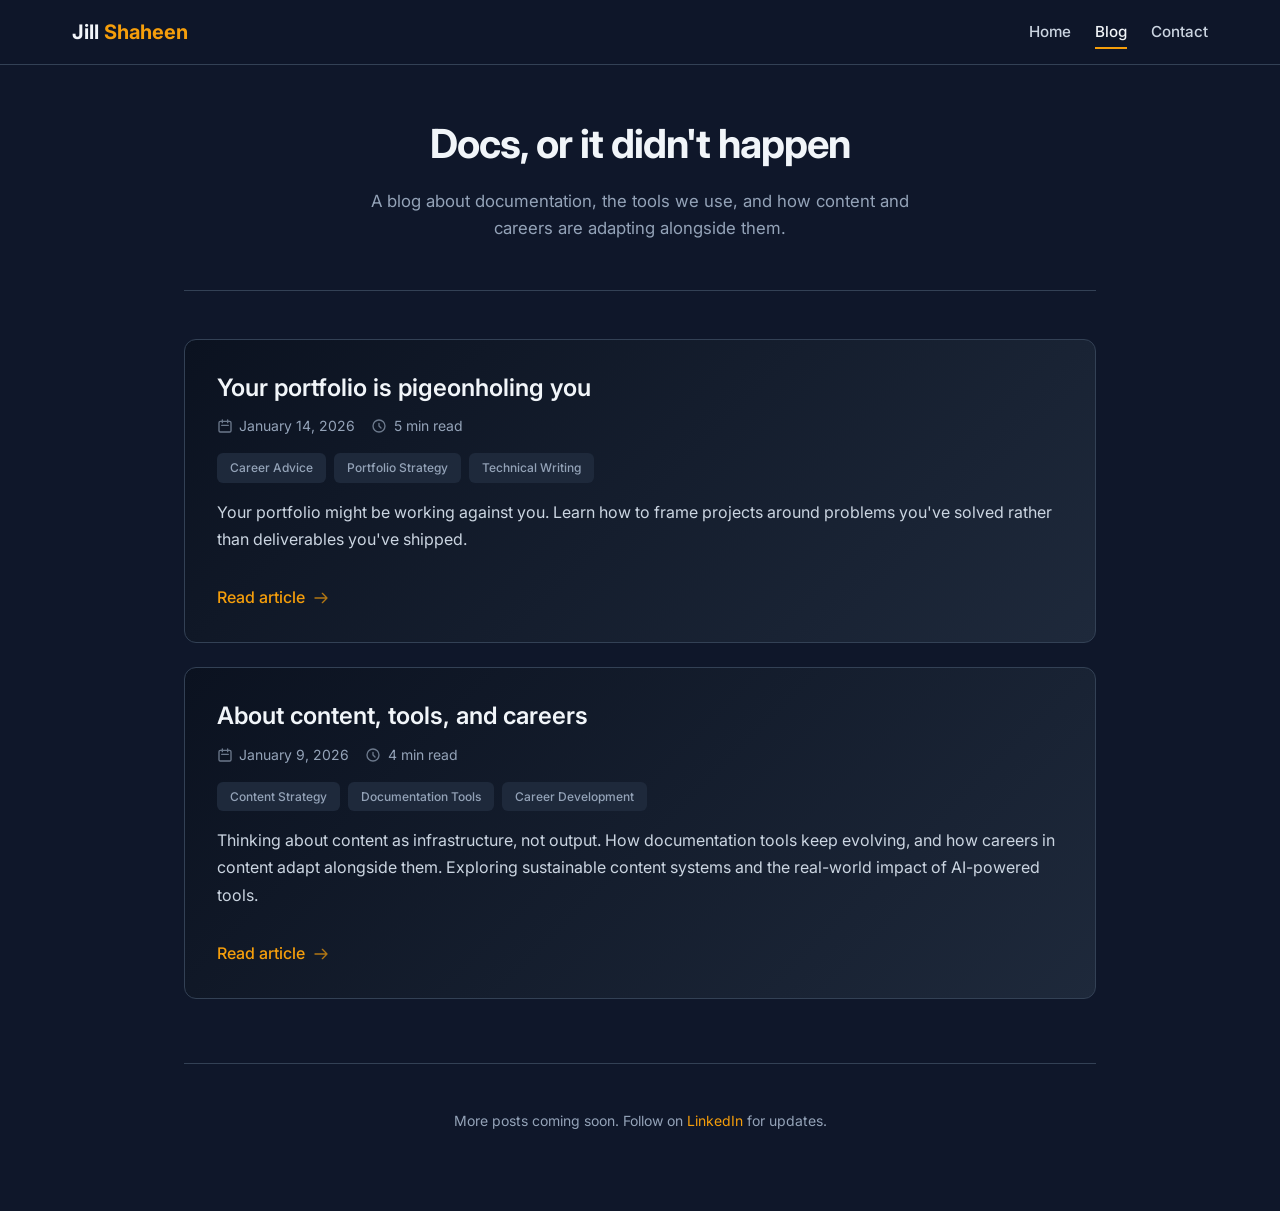
==== blog/index.html @ c1520fde "Add favicon to blog" ====
<!DOCTYPE html>
<html lang="en">

<head>
    <meta charset="utf-8">
    <meta name="viewport" content="width=device-width,initial-scale=1">
    <title>Blog — Jill Shaheen</title>
    <meta name="description" content="Insights on content strategy, documentation tools, and career development in technical content.">
    <!-- Favicons -->
    <link rel="apple-touch-icon" sizes="180x180" href="/favicon/apple-touch-icon.png">
    <link rel="icon" type="image/png" sizes="32x32" href="/favicon/favicon-32x32.png">
    <link rel="icon" type="image/png" sizes="16x16" href="/favicon/favicon-16x16.png">
    <link rel="manifest" href="/favicon/site.webmanifest">
    <link
        href="https://fonts.googleapis.com/css2?family=Inter:wght@300;400;500;600;700&family=JetBrains+Mono:wght@400;500&display=swap"
        rel="stylesheet">
    <style>
        :root {
            --bg-primary: #0f172a;
            --bg-secondary: #1e293b;
            --bg-card: #0b1220;
            --text-primary: #f1f5f9;
            --text-secondary: #cbd5e1;
            --text-muted: #94a3b8;
            --accent: #f59e0b;
            --accent-hover: #fbbf24;
            --border: #334155;
            --shadow: rgba(0, 0, 0, 0.3);
            --space-xs: 0.25rem;
            --space-sm: 0.5rem;
            --space-md: 1rem;
            --space-lg: 1.5rem;
            --space-xl: 2rem;
            --transition-fast: 150ms ease;
        }

        * {
            box-sizing: border-box;
        }

        body {
            font-family: 'Inter', system-ui, -apple-system, sans-serif;
            background: var(--bg-primary);
            color: var(--text-primary);
            margin: 0;
            padding: 0;
            line-height: 1.6;
            padding-top: 80px; /* Space for fixed nav */
        }

        /* Navigation Header (matching main site) */
        .nav {
            position: fixed;
            top: 0;
            left: 0;
            right: 0;
            background: rgba(15, 23, 42, 0.95);
            backdrop-filter: blur(10px);
            border-bottom: 1px solid var(--border);
            z-index: 1000;
            padding: var(--space-md) 0;
        }

        .nav-container {
            max-width: 1200px;
            margin: 0 auto;
            padding: 0 var(--space-xl);
            display: flex;
            justify-content: space-between;
            align-items: center;
        }

        .nav-brand {
            font-size: 1.25rem;
            font-weight: 700;
            color: var(--text-primary);
            text-decoration: none;
            transition: var(--transition-fast);
        }

        .nav-brand span {
            color: var(--accent);
        }

        .nav-brand:hover {
            color: var(--accent-hover);
        }

        .nav-links {
            display: flex;
            gap: var(--space-lg);
            list-style: none;
            margin: 0;
            padding: 0;
        }

        .nav-link {
            color: var(--text-secondary);
            text-decoration: none;
            font-size: 0.95rem;
            font-weight: 500;
            transition: var(--transition-fast);
            position: relative;
        }

        .nav-link:hover {
            color: var(--text-primary);
        }

        .nav-link.active {
            color: var(--text-primary);
        }

        .nav-link.active::after {
            content: '';
            position: absolute;
            bottom: -8px;
            left: 0;
            right: 0;
            height: 2px;
            background: var(--accent);
        }

        /* Mobile hamburger menu */
        .menu-toggle {
            display: none;
            flex-direction: column;
            gap: 5px;
            background: none;
            border: none;
            cursor: pointer;
            padding: 5px;
        }

        .menu-toggle span {
            width: 24px;
            height: 2px;
            background: var(--text-primary);
            transition: var(--transition-fast);
            display: block;
        }

        /* Page Header (below nav) */
        .page-header {
            padding: 2rem 0 3rem;
            border-bottom: 1px solid var(--border);
            margin-bottom: 3rem;
        }

        .page-header-content {
            text-align: center;
        }

        .page-title {
            margin: 0;
            font-size: 2.5rem;
            font-weight: 700;
            letter-spacing: -0.025em;
            margin-bottom: 0.75rem;
        }

        .page-subtitle {
            color: var(--text-muted);
            font-size: 1.05rem;
            max-width: 600px;
            margin: 0 auto;
        }

        a {
            color: var(--accent);
            text-decoration: none;
            transition: color 0.2s ease;
        }

        a:hover {
            color: var(--accent-hover);
        }

        .site {
            max-width: 960px;
            margin: 0 auto;
            padding: 0 1.5rem 2rem;
        }

        .tag-filter {
            display: flex;
            gap: 0.5rem;
            padding: 0.5rem 1rem;
            background: var(--bg-secondary);
            border-radius: 8px;
            font-size: 0.875rem;
            color: var(--text-muted);
        }

        /* Blog Posts Grid */
        .posts-grid {
            display: grid;
            gap: 1.5rem;
            margin-bottom: 3rem;
        }

        .post-card {
            background: linear-gradient(135deg, var(--bg-card) 0%, var(--bg-secondary) 100%);
            padding: 2rem;
            border-radius: 12px;
            border: 1px solid var(--border);
            transition: all 0.3s ease;
            position: relative;
            overflow: hidden;
        }

        .post-card::before {
            content: '';
            position: absolute;
            top: 0;
            left: 0;
            width: 4px;
            height: 100%;
            background: var(--accent);
            transform: scaleY(0);
            transition: transform 0.3s ease;
        }

        .post-card:hover {
            transform: translateY(-4px);
            box-shadow: 0 12px 24px var(--shadow);
            border-color: var(--accent);
        }

        .post-card:hover::before {
            transform: scaleY(1);
        }

        .post-header {
            display: flex;
            justify-content: space-between;
            align-items: flex-start;
            gap: 1rem;
            margin-bottom: 1rem;
        }

        .post-title {
            margin: 0 0 0.75rem;
            font-size: 1.5rem;
            font-weight: 600;
            line-height: 1.3;
        }

        .post-title a {
            color: var(--text-primary);
            transition: color 0.2s ease;
        }

        .post-title a:hover {
            color: var(--accent);
        }

        .post-meta {
            display: flex;
            align-items: center;
            gap: 1rem;
            color: var(--text-muted);
            font-size: 0.875rem;
            margin-bottom: 1rem;
        }

        .meta-item {
            display: flex;
            align-items: center;
            gap: 0.4rem;
        }

        .meta-icon {
            width: 16px;
            height: 16px;
            opacity: 0.7;
        }

        .post-tags {
            display: flex;
            gap: 0.5rem;
            flex-wrap: wrap;
        }

        .tag {
            background: var(--bg-secondary);
            color: var(--text-muted);
            padding: 0.25rem 0.75rem;
            border-radius: 6px;
            font-size: 0.75rem;
            font-weight: 500;
            transition: all 0.2s ease;
            border: 1px solid transparent;
        }

        .tag:hover {
            background: var(--accent);
            color: var(--bg-primary);
            border-color: var(--accent);
        }

        .post-excerpt {
            margin: 1rem 0;
            color: var(--text-secondary);
            line-height: 1.7;
        }

        .read-more {
            display: inline-flex;
            align-items: center;
            gap: 0.5rem;
            margin-top: 1rem;
            font-weight: 500;
            transition: transform 0.2s ease;
        }

        .read-more:hover {
            transform: translateX(4px);
        }

        /* Empty State */
        .empty-state {
            text-align: center;
            padding: 4rem 2rem;
            color: var(--text-muted);
        }

        .empty-state h3 {
            font-size: 1.25rem;
            margin-bottom: 0.5rem;
        }

        /* Footer */
        footer {
            margin-top: 4rem;
            padding: 2rem 0;
            border-top: 1px solid var(--border);
            text-align: center;
            color: var(--text-muted);
            font-size: 0.875rem;
        }

        /* Responsive */
        @media (max-width: 768px) {
            body {
                padding-top: 70px;
            }

            .nav {
                padding: 0.75rem 0;
            }

            .nav-container {
                padding: 0 1rem;
            }

            .menu-toggle {
                display: flex;
            }

            .nav-links {
                position: fixed;
                top: 70px;
                left: 0;
                right: 0;
                background: rgba(15, 23, 42, 0.98);
                backdrop-filter: blur(10px);
                flex-direction: column;
                gap: 0;
                padding: 1rem;
                border-bottom: 1px solid var(--border);
                transform: translateY(-100%);
                opacity: 0;
                pointer-events: none;
                transition: all 0.3s ease;
            }

            .nav-links.active {
                transform: translateY(0);
                opacity: 1;
                pointer-events: all;
            }

            .nav-link {
                padding: 0.75rem 1rem;
                border-bottom: 1px solid var(--border);
            }

            .nav-link.active::after {
                display: none;
            }

            .site {
                padding: 0 1rem 2rem;
            }

            .page-title {
                font-size: 2rem;
            }

            .page-subtitle {
                font-size: 0.95rem;
            }

            .post-card {
                padding: 1.5rem;
            }

            .post-title {
                font-size: 1.25rem;
            }

            .post-meta {
                flex-wrap: wrap;
            }
        }

        /* Loading State */
        .loading {
            text-align: center;
            padding: 3rem;
            color: var(--text-muted);
        }

        .loading::after {
            content: '...';
            animation: dots 1.5s steps(4, end) infinite;
        }

        @keyframes dots {
            0%,
            20% {
                content: '.';
            }
            40% {
                content: '..';
            }
            60%,
            100% {
                content: '...';
            }
        }
    </style>
</head>

<body>
    <!-- Navigation matching main site -->
    <nav class="nav">
        <div class="nav-container">
            <a href="/" class="nav-brand">Jill <span>Shaheen</span></a>
            <button class="menu-toggle" id="menuToggle">
                <span></span>
                <span></span>
                <span></span>
            </button>
            <ul class="nav-links" id="navLinks">
                <li><a href="/" class="nav-link">Home</a></li>
                <li><a href="/blog/index.html" class="nav-link active">Blog</a></li>
                <li><a href="/#contact" class="nav-link">Contact</a></li>
            </ul>
        </div>
    </nav>

    <div class="site">
        <!-- Page Header -->
        <header class="page-header">
            <div class="page-header-content">
                <h1 class="page-title">Docs, or it didn't happen</h1>
                <p class="page-subtitle">A blog about documentation, the tools we use, and how content and careers are adapting alongside them.</p>
            </div>
        </header>

        <main>
            <div class="posts-grid">
                <!-- Featured/Latest Post -->

                <article class="post-card">
                    <div class="post-header">
                        <div style="flex: 1;">
                            <h2 class="post-title">
                                <a href="your-portfolio-is-pigeonholing-you.html">Your portfolio is pigeonholing you</a>
                            </h2>
                            <div class="post-meta">
                                <div class="meta-item">
                                    <svg class="meta-icon" fill="none" stroke="currentColor" viewBox="0 0 24 24">
                                        <path stroke-linecap="round" stroke-linejoin="round" stroke-width="2"
                                            d="M8 7V3m8 4V3m-9 8h10M5 21h14a2 2 0 002-2V7a2 2 0 00-2-2H5a2 2 0 00-2 2v12a2 2 0 002 2z" />
                                    </svg>
                                    <time datetime="2026-01-09">January 14, 2026</time>
                                </div>
                                <div class="meta-item">
                                    <svg class="meta-icon" fill="none" stroke="currentColor" viewBox="0 0 24 24">
                                        <path stroke-linecap="round" stroke-linejoin="round" stroke-width="2"
                                            d="M12 8v4l3 3m6-3a9 9 0 11-18 0 9 9 0 0118 0z" />
                                    </svg>
                                    <span>5 min read</span>
                                </div>
                            </div>
                            <div class="post-tags">
                                <span class="tag">Career Advice</span>
                                <span class="tag">Portfolio Strategy</span>
                                <span class="tag">Technical Writing</span>
                            </div>
                        </div>
                    </div>
                    <p class="post-excerpt">Your portfolio might be working against you. Learn how to frame projects around problems you've solved rather than deliverables you've shipped.</p>
                    <a href="your-portfolio-is-pigeonholing-you.html" class="read-more">
                        Read article
                        <svg class="meta-icon" fill="none" stroke="currentColor" viewBox="0 0 24 24">
                            <path stroke-linecap="round" stroke-linejoin="round" stroke-width="2" d="M14 5l7 7m0 0l-7 7m7-7H3" />
                        </svg>
                    </a>
                </article>
                <!-- Earlier Post -->
                <article class="post-card">
                    <div class="post-header">
                        <div style="flex: 1;">
                            <h2 class="post-title">
                                <a href="content-tools-careers.html">About content, tools, and careers</a>
                            </h2>
                            <div class="post-meta">
                                <div class="meta-item">
                                    <svg class="meta-icon" fill="none" stroke="currentColor" viewBox="0 0 24 24">
                                        <path stroke-linecap="round" stroke-linejoin="round" stroke-width="2"
                                            d="M8 7V3m8 4V3m-9 8h10M5 21h14a2 2 0 002-2V7a2 2 0 00-2-2H5a2 2 0 00-2 2v12a2 2 0 002 2z" />
                                    </svg>
                                    <time datetime="2026-01-09">January 9, 2026</time>
                                </div>
                                <div class="meta-item">
                                    <svg class="meta-icon" fill="none" stroke="currentColor" viewBox="0 0 24 24">
                                        <path stroke-linecap="round" stroke-linejoin="round" stroke-width="2"
                                            d="M12 8v4l3 3m6-3a9 9 0 11-18 0 9 9 0 0118 0z" />
                                    </svg>
                                    <span>4 min read</span>
                                </div>
                            </div>
                            <div class="post-tags">
                                <span class="tag">Content Strategy</span>
                                <span class="tag">Documentation Tools</span>
                                <span class="tag">Career Development</span>
                            </div>
                        </div>
                    </div>
                    <p class="post-excerpt">
                        Thinking about content as infrastructure, not output. How documentation tools keep evolving,
                        and how careers in content adapt alongside them. Exploring sustainable content systems
                        and the real-world impact of AI-powered tools.
                    </p>
                    <a href="content-tools-careers.html" class="read-more">
                        Read article
                        <svg class="meta-icon" fill="none" stroke="currentColor" viewBox="0 0 24 24">
                            <path stroke-linecap="round" stroke-linejoin="round" stroke-width="2" d="M14 5l7 7m0 0l-7 7m7-7H3" />
                        </svg>
                    </a>
                </article>

            </div>
        </main>

        <footer>
            <p>More posts coming soon. Follow on <a
                    href="https://linkedin.com/in/jillshaheen" target="_blank" rel="noopener">LinkedIn</a> for updates.</p>
        </footer>
    </div>

    <script>
        // Mobile menu toggle
        const menuToggle = document.getElementById('menuToggle');
        const navLinks = document.getElementById('navLinks');

        menuToggle.addEventListener('click', function() {
            this.classList.toggle('active');
            navLinks.classList.toggle('active');
        });

        // Close mobile menu when clicking a link
        document.querySelectorAll('.nav-link').forEach(link => {
            link.addEventListener('click', () => {
                menuToggle.classList.remove('active');
                navLinks.classList.remove('active');
            });
        });

        // Close mobile menu when clicking outside
        document.addEventListener('click', function(event) {
            const isClickInsideNav = event.target.closest('.nav');
            if (!isClickInsideNav && navLinks.classList.contains('active')) {
                menuToggle.classList.remove('active');
                navLinks.classList.remove('active');
            }
        });

        // Add smooth scroll behavior
        document.querySelectorAll('a[href^="#"]').forEach(anchor => {
            anchor.addEventListener('click', function (e) {
                e.preventDefault();
                const target = document.querySelector(this.getAttribute('href'));
                if (target) {
                    target.scrollIntoView({ behavior: 'smooth', block: 'start' });
                }
            });
        });

        // Tag filtering functionality (for future expansion)
        const tags = document.querySelectorAll('.tag');
        tags.forEach(tag => {
            tag.addEventListener('click', function (e) {
                e.preventDefault();
                const tagText = this.textContent.trim();
                console.log('Filter by tag:', tagText);
                // Future: implement filtering logic
            });
        });
    </script>
</body>

</html>
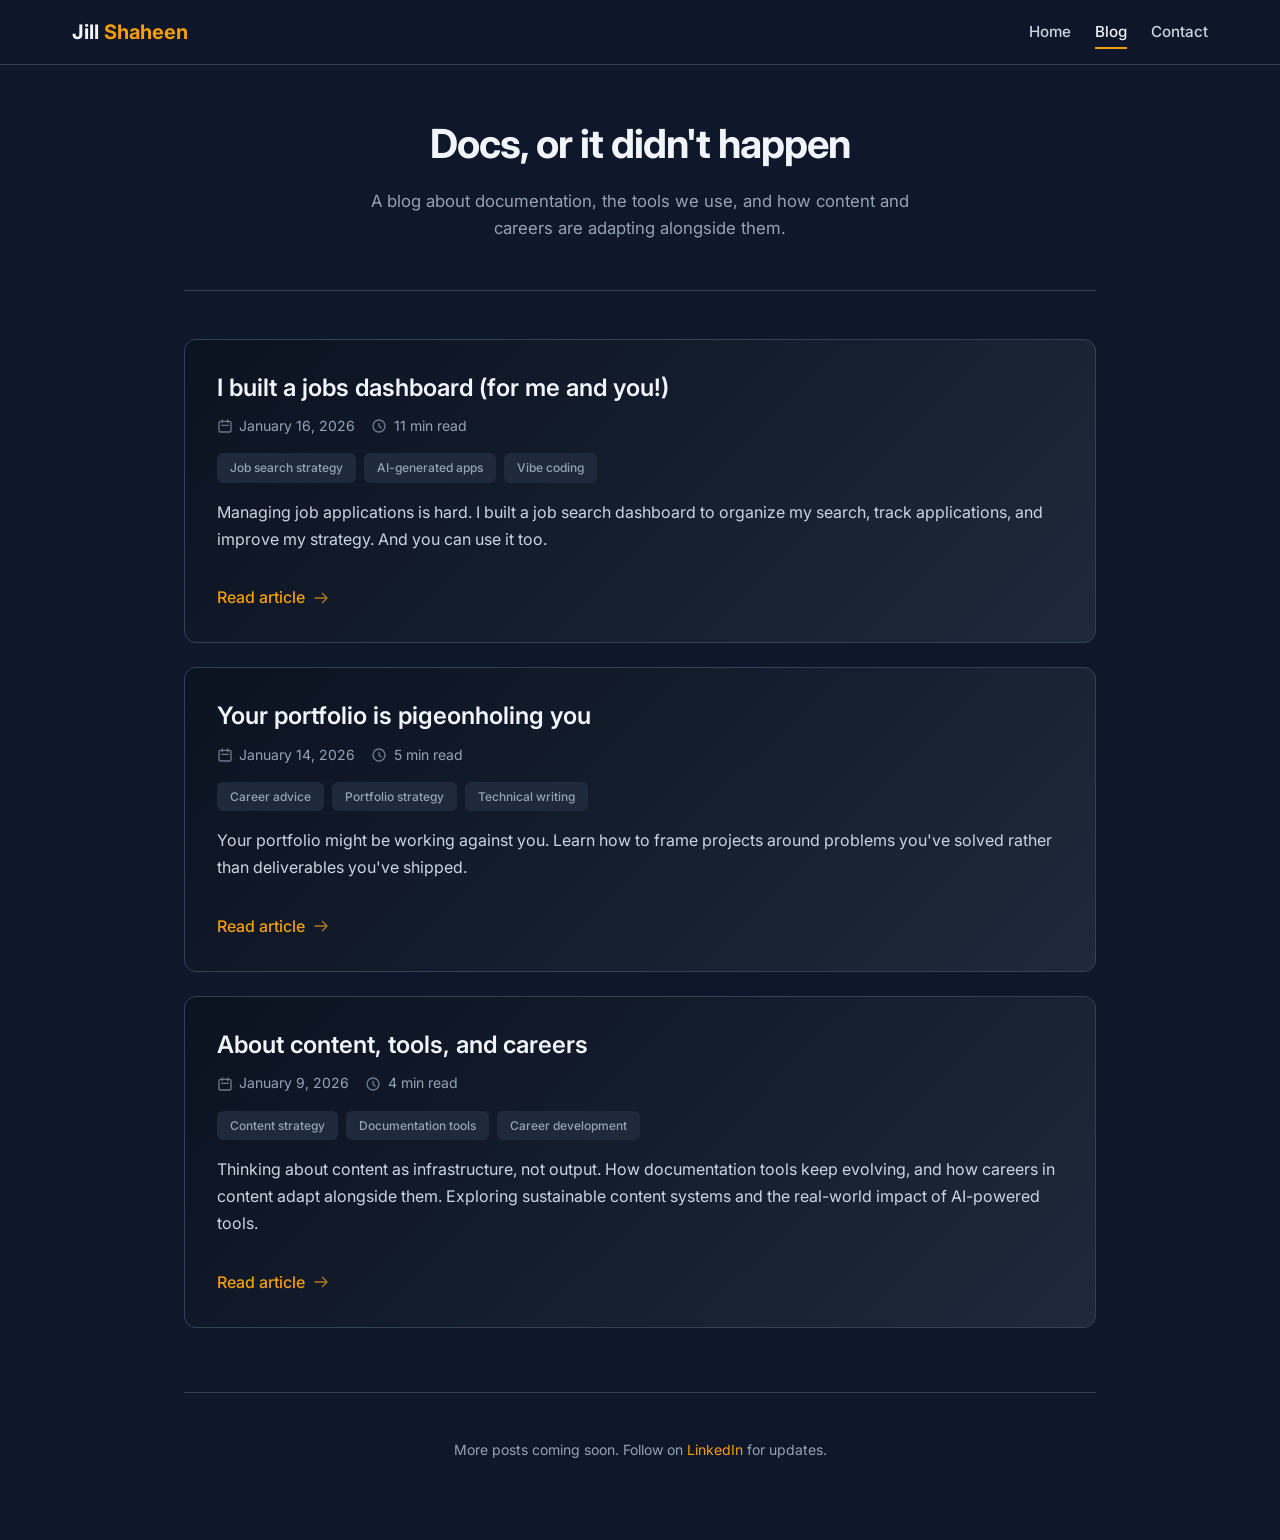
==== commit eff00b0c: "New blog post: Job tracker app" ====
--- a/blog/index.html
+++ b/blog/index.html
@@ -478,6 +478,46 @@
                     <div class="post-header">
                         <div style="flex: 1;">
                             <h2 class="post-title">
+                                <a href="dashboard-app.html">I built a jobs dashboard (for me and you!)</a>
+                            </h2>
+                            <div class="post-meta">
+                                <div class="meta-item">
+                                    <svg class="meta-icon" fill="none" stroke="currentColor" viewBox="0 0 24 24">
+                                        <path stroke-linecap="round" stroke-linejoin="round" stroke-width="2"
+                                            d="M8 7V3m8 4V3m-9 8h10M5 21h14a2 2 0 002-2V7a2 2 0 00-2-2H5a2 2 0 00-2 2v12a2 2 0 002 2z" />
+                                    </svg>
+                                    <time datetime="2026-01-16">January 16, 2026</time>
+                                </div>
+                                <div class="meta-item">
+                                    <svg class="meta-icon" fill="none" stroke="currentColor" viewBox="0 0 24 24">
+                                        <path stroke-linecap="round" stroke-linejoin="round" stroke-width="2"
+                                            d="M12 8v4l3 3m6-3a9 9 0 11-18 0 9 9 0 0118 0z" />
+                                    </svg>
+                                    <span>11 min read</span>
+                                </div>
+                            </div>
+                            <div class="post-tags">
+                                <span class="tag">Job search strategy</span>
+                                <span class="tag">AI-generated apps</span>
+                                <span class="tag">Vibe coding</span>
+
+                            </div>
+                        </div>
+                    </div>
+                    <p class="post-excerpt">Managing job applications is hard. I built a job search dashboard to organize my search, track applications, and improve my strategy. And you can use it too.</p>
+                    <a href="dashboard-app.html" class="read-more">
+                        Read article
+                        <svg class="meta-icon" fill="none" stroke="currentColor" viewBox="0 0 24 24">
+                            <path stroke-linecap="round" stroke-linejoin="round" stroke-width="2" d="M14 5l7 7m0 0l-7 7m7-7H3" />
+                        </svg>
+                    </a>
+                </article>
+
+                <!-- Earlier Post -->
+                <article class="post-card">
+                    <div class="post-header">
+                        <div style="flex: 1;">
+                            <h2 class="post-title">
                                 <a href="your-portfolio-is-pigeonholing-you.html">Your portfolio is pigeonholing you</a>
                             </h2>
                             <div class="post-meta">
@@ -486,7 +526,7 @@
                                         <path stroke-linecap="round" stroke-linejoin="round" stroke-width="2"
                                             d="M8 7V3m8 4V3m-9 8h10M5 21h14a2 2 0 002-2V7a2 2 0 00-2-2H5a2 2 0 00-2 2v12a2 2 0 002 2z" />
                                     </svg>
-                                    <time datetime="2026-01-09">January 14, 2026</time>
+                                    <time datetime="2026-01-14">January 14, 2026</time>
                                 </div>
                                 <div class="meta-item">
                                     <svg class="meta-icon" fill="none" stroke="currentColor" viewBox="0 0 24 24">
@@ -497,9 +537,9 @@
                                 </div>
                             </div>
                             <div class="post-tags">
-                                <span class="tag">Career Advice</span>
-                                <span class="tag">Portfolio Strategy</span>
-                                <span class="tag">Technical Writing</span>
+                                <span class="tag">Career advice</span>
+                                <span class="tag">Portfolio strategy</span>
+                                <span class="tag">Technical writing</span>
                             </div>
                         </div>
                     </div>
@@ -511,6 +551,7 @@
                         </svg>
                     </a>
                 </article>
+
                 <!-- Earlier Post -->
                 <article class="post-card">
                     <div class="post-header">
@@ -535,9 +576,9 @@
                                 </div>
                             </div>
                             <div class="post-tags">
-                                <span class="tag">Content Strategy</span>
-                                <span class="tag">Documentation Tools</span>
-                                <span class="tag">Career Development</span>
+                                <span class="tag">Content strategy</span>
+                                <span class="tag">Documentation tools</span>
+                                <span class="tag">Career development</span>
                             </div>
                         </div>
                     </div>
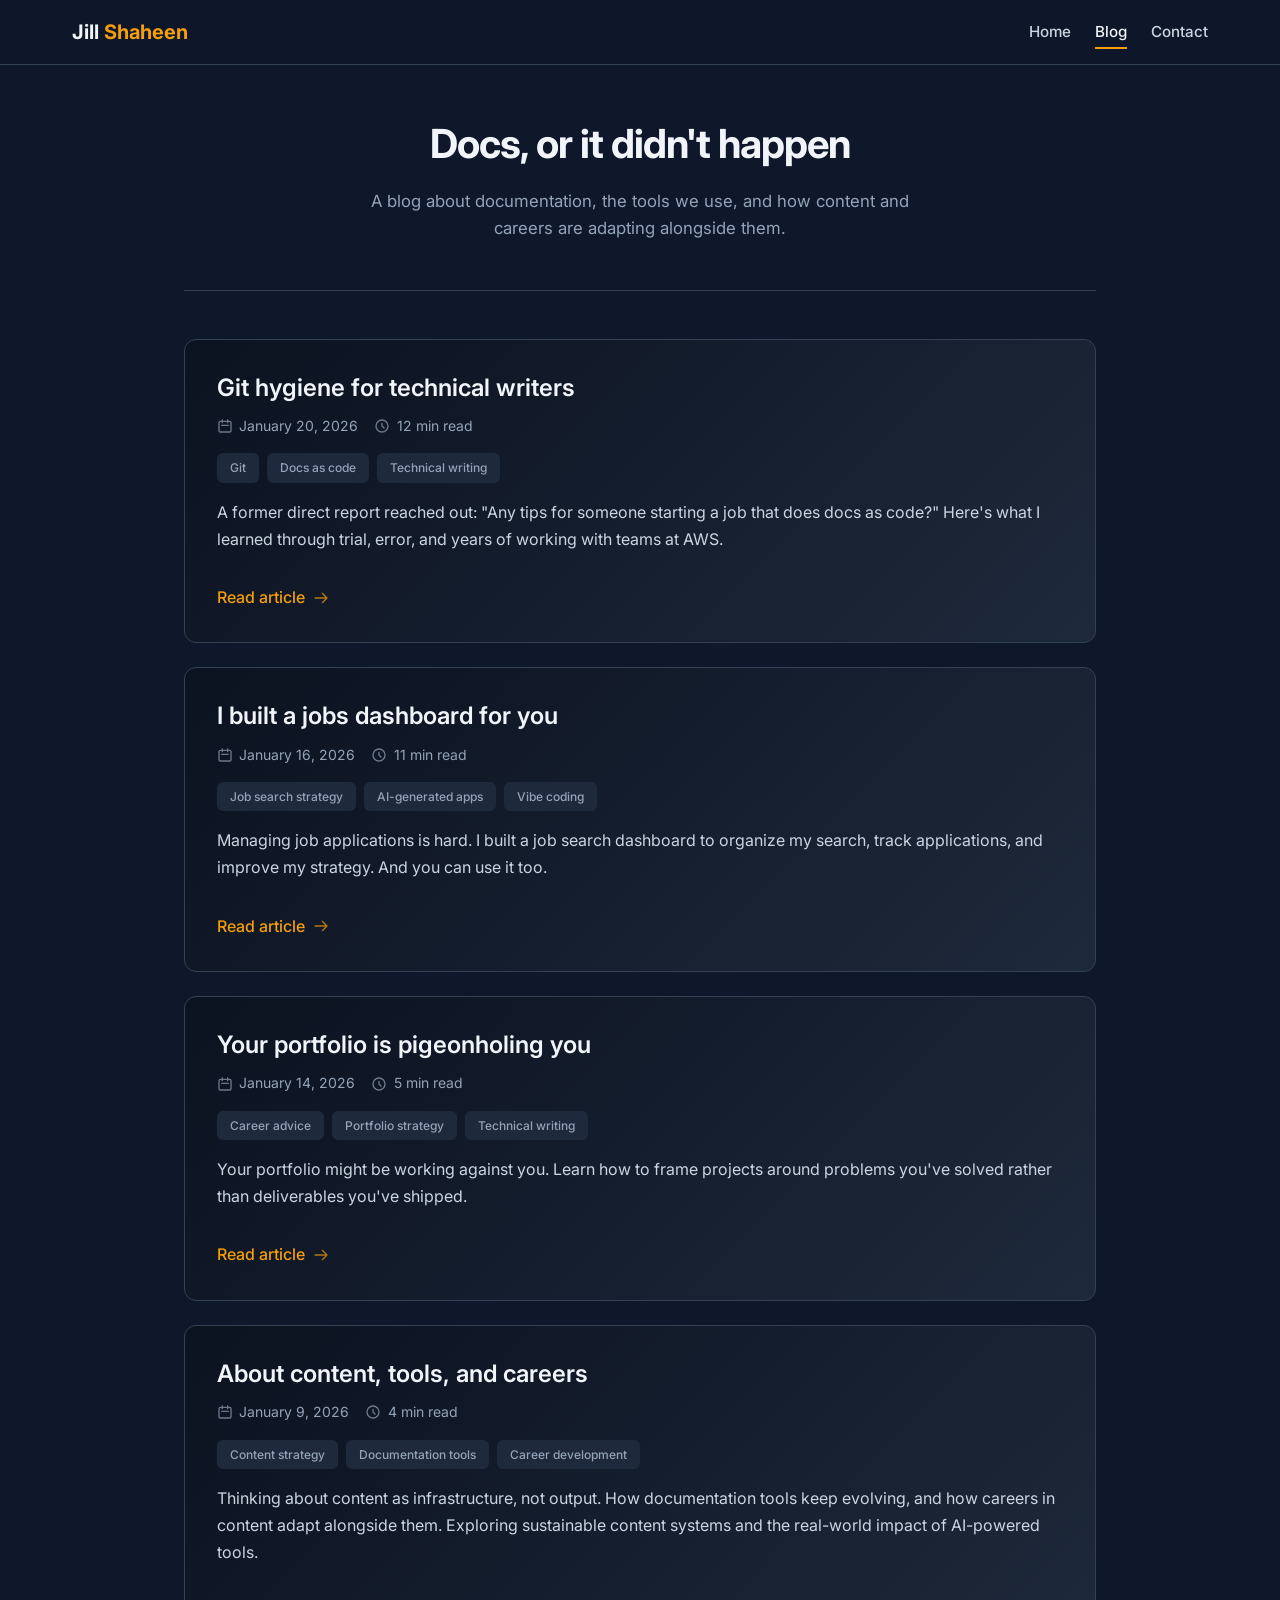
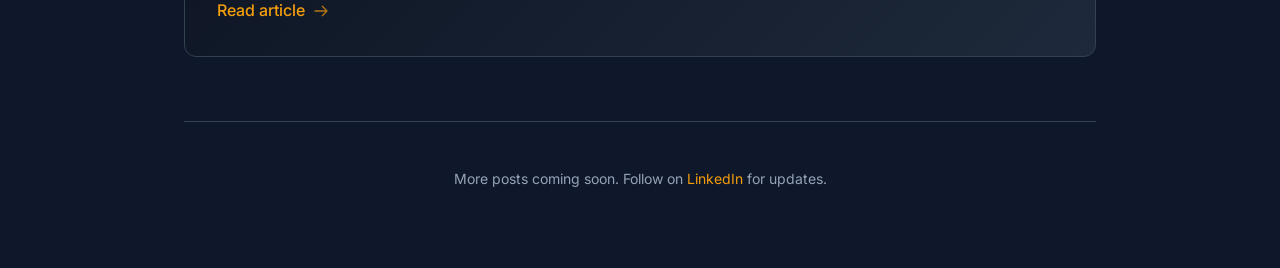
==== commit f9fba660: "Add Git hygiene blog post" ====
--- a/blog/index.html
+++ b/blog/index.html
@@ -478,7 +478,46 @@
                     <div class="post-header">
                         <div style="flex: 1;">
                             <h2 class="post-title">
-                                <a href="dashboard-app.html">I built a jobs dashboard (for me and you!)</a>
+                                <a href="git-hygiene.html">Git hygiene for technical writers</a>
+                            </h2>
+                            <div class="post-meta">
+                                <div class="meta-item">
+                                    <svg class="meta-icon" fill="none" stroke="currentColor" viewBox="0 0 24 24">
+                                        <path stroke-linecap="round" stroke-linejoin="round" stroke-width="2"
+                                            d="M8 7V3m8 4V3m-9 8h10M5 21h14a2 2 0 002-2V7a2 2 0 00-2-2H5a2 2 0 00-2 2v12a2 2 0 002 2z" />
+                                    </svg>
+                                    <time datetime="2026-01-20">January 20, 2026</time>
+                                </div>
+                                <div class="meta-item">
+                                    <svg class="meta-icon" fill="none" stroke="currentColor" viewBox="0 0 24 24">
+                                        <path stroke-linecap="round" stroke-linejoin="round" stroke-width="2"
+                                            d="M12 8v4l3 3m6-3a9 9 0 11-18 0 9 9 0 0118 0z" />
+                                    </svg>
+                                    <span>12 min read</span>
+                                </div>
+                            </div>
+                            <div class="post-tags">
+                                <span class="tag">Git</span>
+                                <span class="tag">Docs as code</span>
+                                <span class="tag">Technical writing</span>
+                            </div>
+                        </div>
+                    </div>
+                    <p class="post-excerpt">A former direct report reached out: "Any tips for someone starting a job that does docs as code?" Here's what I learned through trial, error, and years of working with teams at AWS.</p>
+                    <a href="git-hygiene.html" class="read-more">
+                        Read article
+                        <svg class="meta-icon" fill="none" stroke="currentColor" viewBox="0 0 24 24">
+                            <path stroke-linecap="round" stroke-linejoin="round" stroke-width="2" d="M14 5l7 7m0 0l-7 7m7-7H3" />
+                        </svg>
+                    </a>
+                </article>
+
+                <!-- Earlier Posts -->
+                  <article class="post-card">
+                    <div class="post-header">
+                        <div style="flex: 1;">
+                            <h2 class="post-title">
+                                <a href="dashboard-app.html">I built a jobs dashboard for you</a>
                             </h2>
                             <div class="post-meta">
                                 <div class="meta-item">
@@ -513,7 +552,6 @@
                     </a>
                 </article>
 
-                <!-- Earlier Post -->
                 <article class="post-card">
                     <div class="post-header">
                         <div style="flex: 1;">
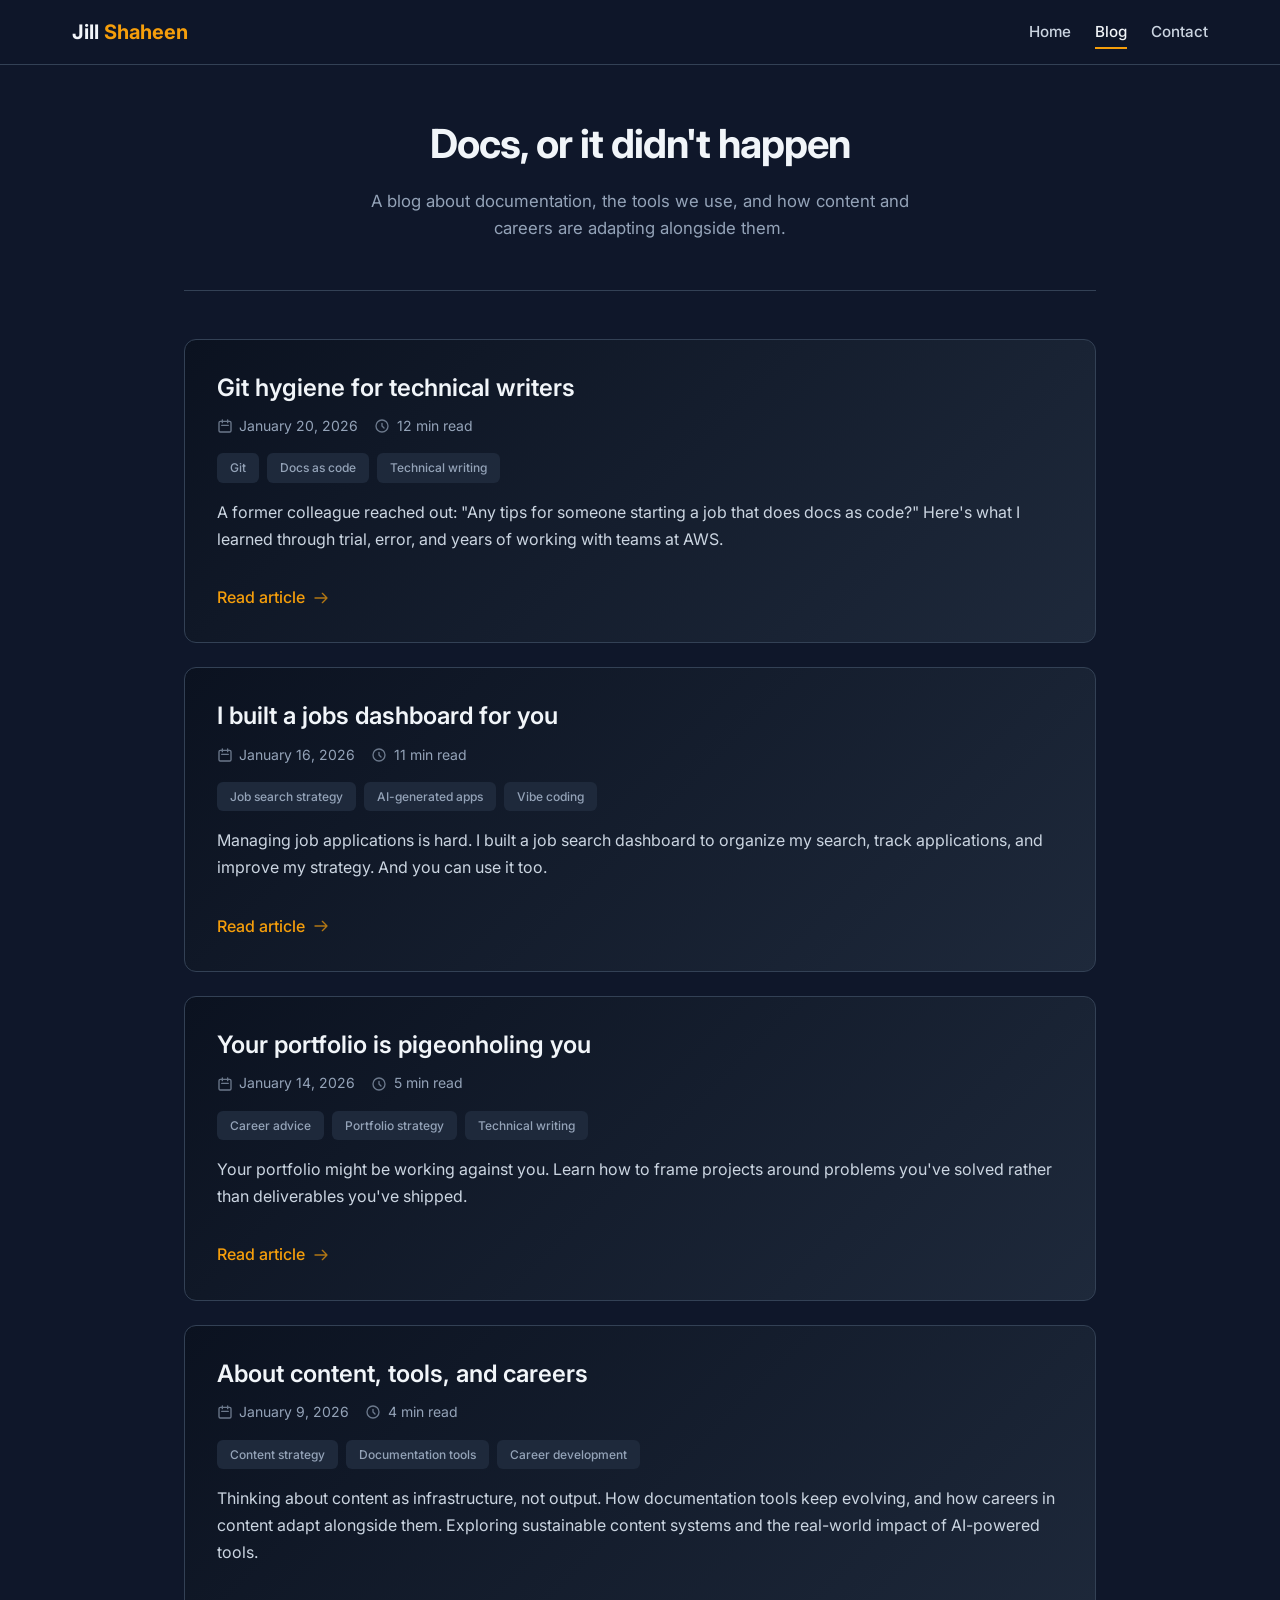
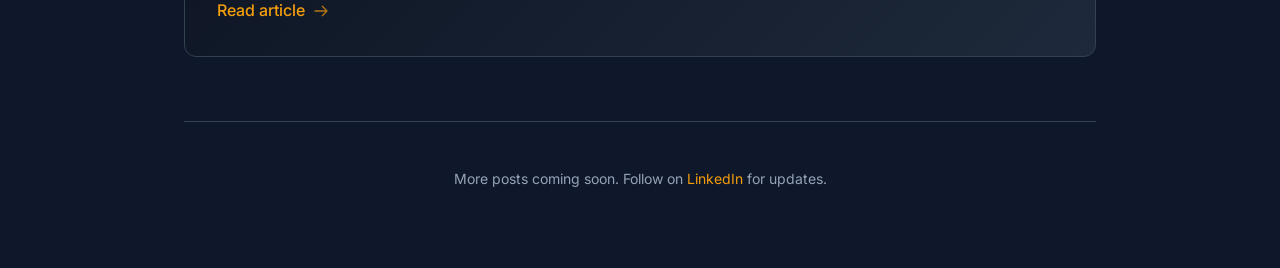
==== commit 881c5c33: "former direct report > former colleague" ====
--- a/blog/index.html
+++ b/blog/index.html
@@ -503,7 +503,7 @@
                             </div>
                         </div>
                     </div>
-                    <p class="post-excerpt">A former direct report reached out: "Any tips for someone starting a job that does docs as code?" Here's what I learned through trial, error, and years of working with teams at AWS.</p>
+                    <p class="post-excerpt">A former colleague reached out: "Any tips for someone starting a job that does docs as code?" Here's what I learned through trial, error, and years of working with teams at AWS.</p>
                     <a href="git-hygiene.html" class="read-more">
                         Read article
                         <svg class="meta-icon" fill="none" stroke="currentColor" viewBox="0 0 24 24">
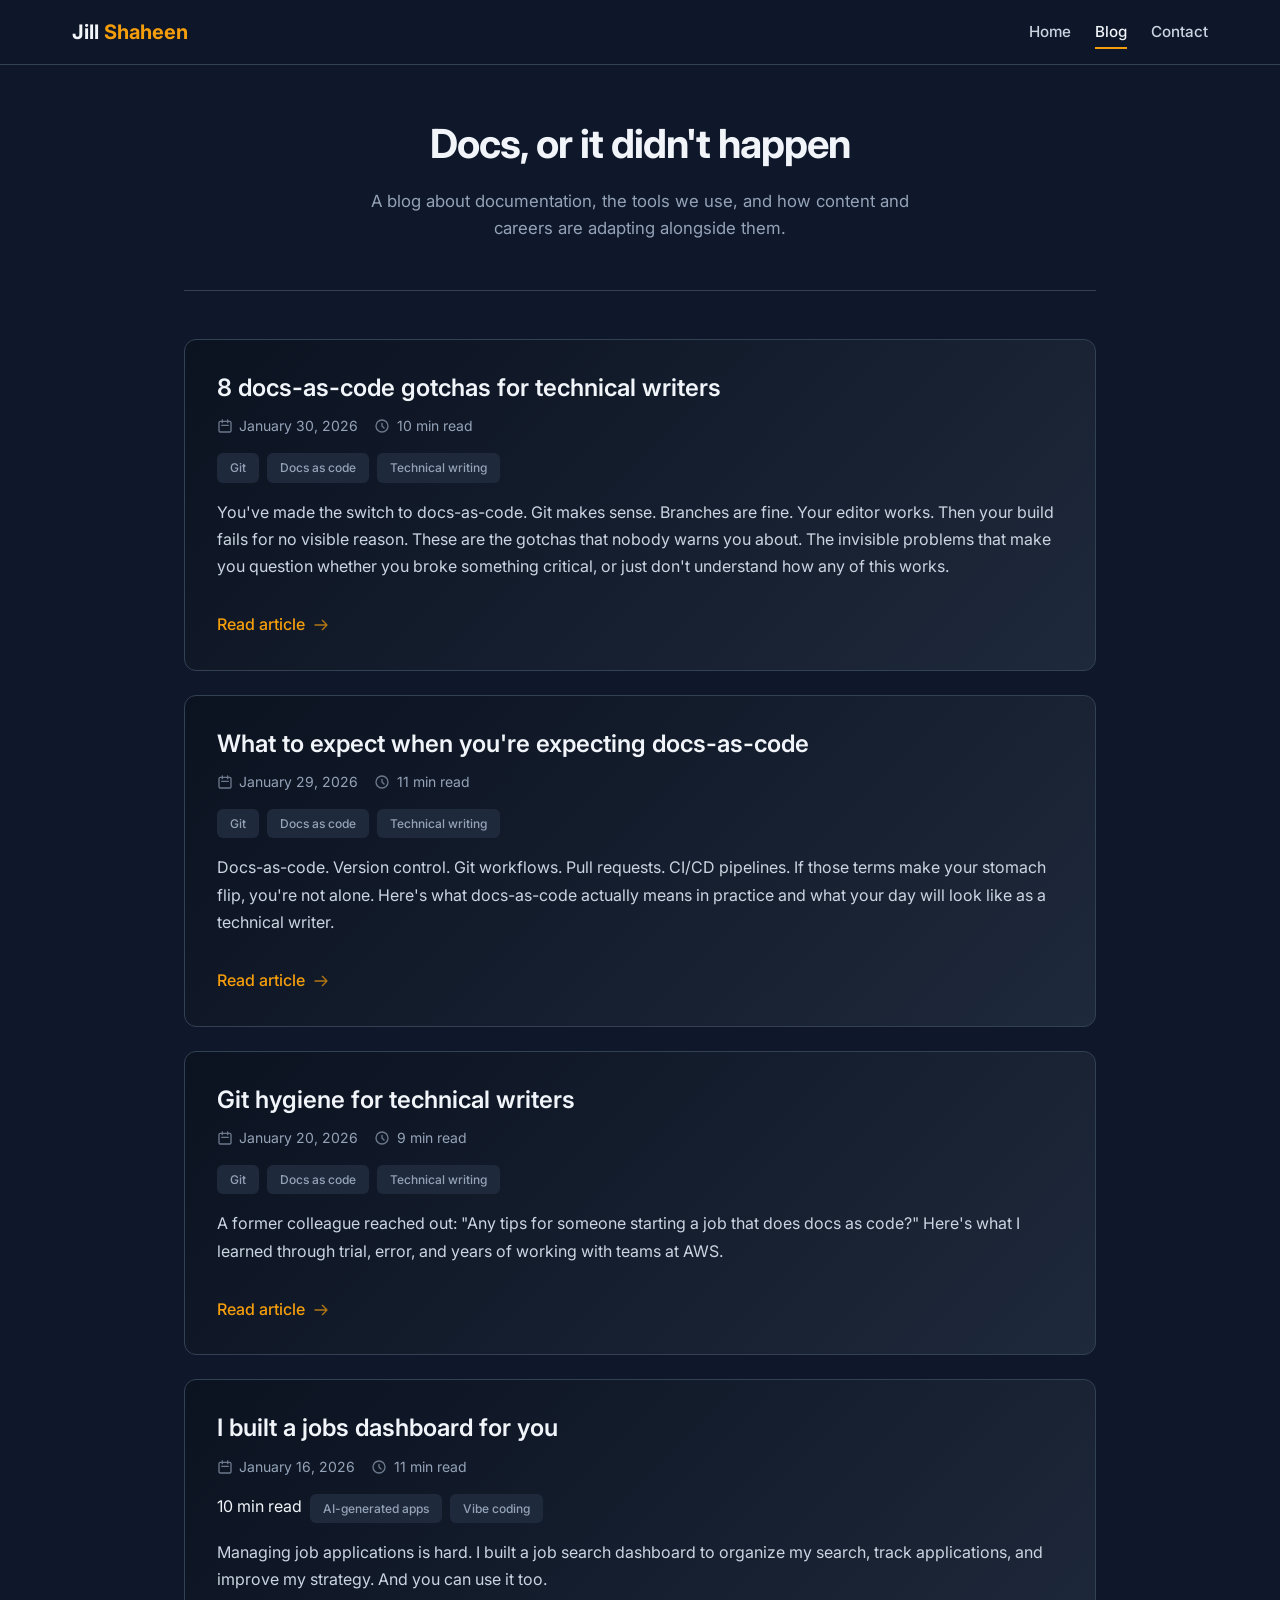
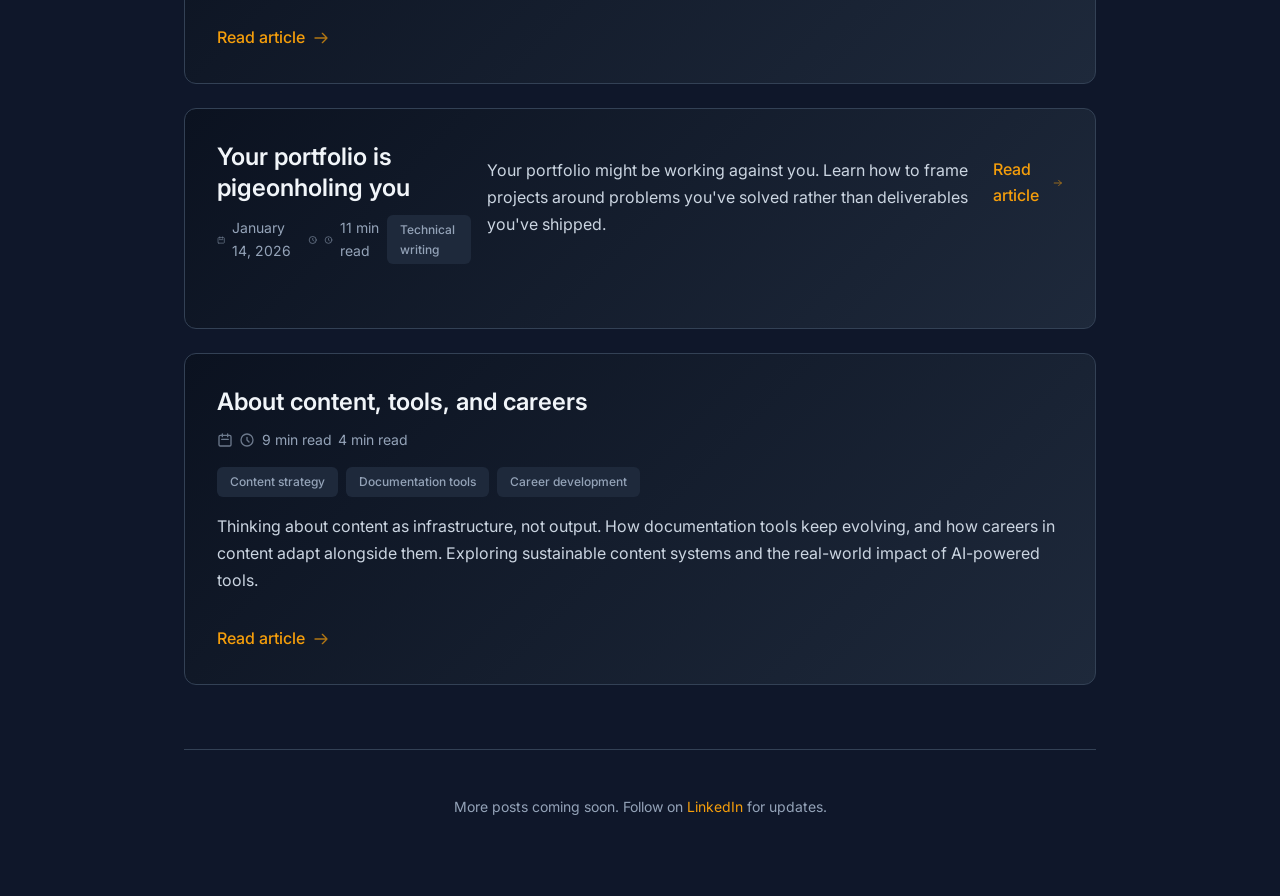
==== commit d5029623: "Add new posts to index page. Adjust read times." ====
--- a/blog/index.html
+++ b/blog/index.html
@@ -472,8 +472,86 @@
 
         <main>
             <div class="posts-grid">
+
+                <!-- Newest Post: Git Gotchas -->
+                <article class="post-card">
+                    <div class="post-header">
+                        <div style="flex: 1;">
+                            <h2 class="post-title">
+                                <a href="git-gotchas.html">8 docs-as-code gotchas for technical writers</a>
+                            </h2>
+                            <div class="post-meta">
+                                <div class="meta-item">
+                                    <svg class="meta-icon" fill="none" stroke="currentColor" viewBox="0 0 24 24">
+                                        <path stroke-linecap="round" stroke-linejoin="round" stroke-width="2"
+                                            d="M8 7V3m8 4V3m-9 8h10M5 21h14a2 2 0 002-2V7a2 2 0 00-2-2H5a2 2 0 00-2 2v12a2 2 0 002 2z" />
+                                    </svg>
+                                    <time datetime="2026-01-30">January 30, 2026</time>
+                                </div>
+                                <div class="meta-item">
+                                    <svg class="meta-icon" fill="none" stroke="currentColor" viewBox="0 0 24 24">
+                                        <path stroke-linecap="round" stroke-linejoin="round" stroke-width="2"
+                                            d="M12 8v4l3 3m6-3a9 9 0 11-18 0 9 9 0 0118 0z" />
+                                    </svg>
+                                    <span>10 min read</span>
+                                </div>
+                            </div>
+                            <div class="post-tags">
+                                <span class="tag">Git</span>
+                                <span class="tag">Docs as code</span>
+                                <span class="tag">Technical writing</span>
+                            </div>
+                        </div>
+                    </div>
+                    <p class="post-excerpt">You've made the switch to docs-as-code. Git makes sense. Branches are fine. Your editor works. Then your build fails for no visible reason. These are the gotchas that nobody warns you about. The invisible problems that make you question whether you broke something critical, or just don't understand how any of this works.</p>
+                    <a href="git-gotchas.html" class="read-more">
+                        Read article
+                        <svg class="meta-icon" fill="none" stroke="currentColor" viewBox="0 0 24 24">
+                            <path stroke-linecap="round" stroke-linejoin="round" stroke-width="2" d="M14 5l7 7m0 0l-7 7m7-7H3" />
+                        </svg>
+                    </a>
+                </article>
+
+                <!-- Next New Post: Transitioning to Docs as Code -->
+                <article class="post-card">
+                    <div class="post-header">
+                        <div style="flex: 1;">
+                            <h2 class="post-title">
+                                <a href="git-transitioning-to-docs-as-code.html">What to expect when you're expecting docs-as-code</a>
+                            </h2>
+                            <div class="post-meta">
+                                <div class="meta-item">
+                                    <svg class="meta-icon" fill="none" stroke="currentColor" viewBox="0 0 24 24">
+                                        <path stroke-linecap="round" stroke-linejoin="round" stroke-width="2"
+                                            d="M8 7V3m8 4V3m-9 8h10M5 21h14a2 2 0 002-2V7a2 2 0 00-2-2H5a2 2 0 00-2 2v12a2 2 0 002 2z" />
+                                    </svg>
+                                    <time datetime="2026-01-29">January 29, 2026</time>
+                                </div>
+                                <div class="meta-item">
+                                    <svg class="meta-icon" fill="none" stroke="currentColor" viewBox="0 0 24 24">
+                                        <path stroke-linecap="round" stroke-linejoin="round" stroke-width="2"
+                                            d="M12 8v4l3 3m6-3a9 9 0 11-18 0 9 9 0 0118 0z" />
+                                    </svg>
+                                    <span>11 min read</span>
+                                </div>
+                            </div>
+                            <div class="post-tags">
+                                <span class="tag">Git</span>
+                                <span class="tag">Docs as code</span>
+                                <span class="tag">Technical writing</span>
+                            </div>
+                        </div>
+                    </div>
+                    <p class="post-excerpt">Docs-as-code. Version control. Git workflows. Pull requests. CI/CD pipelines. If those terms make your stomach flip, you're not alone. Here's what docs-as-code actually means in practice and what your day will look like as a technical writer.</p>
+                    <a href="git-transitioning-to-docs-as-code.html" class="read-more">
+                        Read article
+                        <svg class="meta-icon" fill="none" stroke="currentColor" viewBox="0 0 24 24">
+                            <path stroke-linecap="round" stroke-linejoin="round" stroke-width="2" d="M14 5l7 7m0 0l-7 7m7-7H3" />
+                        </svg>
+                    </a>
+                </article>
+
                 <!-- Featured/Latest Post -->
-
                 <article class="post-card">
                     <div class="post-header">
                         <div style="flex: 1;">
@@ -493,7 +571,7 @@
                                         <path stroke-linecap="round" stroke-linejoin="round" stroke-width="2"
                                             d="M12 8v4l3 3m6-3a9 9 0 11-18 0 9 9 0 0118 0z" />
                                     </svg>
-                                    <span>12 min read</span>
+                                    <span>9 min read</span>
                                 </div>
                             </div>
                             <div class="post-tags">
@@ -536,7 +614,7 @@
                                 </div>
                             </div>
                             <div class="post-tags">
-                                <span class="tag">Job search strategy</span>
+                                    <span>10 min read</span>
                                 <span class="tag">AI-generated apps</span>
                                 <span class="tag">Vibe coding</span>
 
@@ -570,13 +648,13 @@
                                     <svg class="meta-icon" fill="none" stroke="currentColor" viewBox="0 0 24 24">
                                         <path stroke-linecap="round" stroke-linejoin="round" stroke-width="2"
                                             d="M12 8v4l3 3m6-3a9 9 0 11-18 0 9 9 0 0118 0z" />
-                                    </svg>
-                                    <span>5 min read</span>
-                                </div>
-                            </div>
-                            <div class="post-tags">
-                                <span class="tag">Career advice</span>
-                                <span class="tag">Portfolio strategy</span>
+                                <div class="meta-item">
+                                    <svg class="meta-icon" fill="none" stroke="currentColor" viewBox="0 0 24 24">
+                                        <path stroke-linecap="round" stroke-linejoin="round" stroke-width="2"
+                                            d="M12 8v4l3 3m6-3a9 9 0 11-18 0 9 9 0 0118 0z" />
+                                    </svg>
+                                    <span>11 min read</span>
+                                </div>
                                 <span class="tag">Technical writing</span>
                             </div>
                         </div>
@@ -602,13 +680,13 @@
                                     <svg class="meta-icon" fill="none" stroke="currentColor" viewBox="0 0 24 24">
                                         <path stroke-linecap="round" stroke-linejoin="round" stroke-width="2"
                                             d="M8 7V3m8 4V3m-9 8h10M5 21h14a2 2 0 002-2V7a2 2 0 00-2-2H5a2 2 0 00-2 2v12a2 2 0 002 2z" />
-                                    </svg>
-                                    <time datetime="2026-01-09">January 9, 2026</time>
-                                </div>
                                 <div class="meta-item">
                                     <svg class="meta-icon" fill="none" stroke="currentColor" viewBox="0 0 24 24">
                                         <path stroke-linecap="round" stroke-linejoin="round" stroke-width="2"
                                             d="M12 8v4l3 3m6-3a9 9 0 11-18 0 9 9 0 0118 0z" />
+                                    </svg>
+                                    <span>9 min read</span>
+                                </div>
                                     </svg>
                                     <span>4 min read</span>
                                 </div>
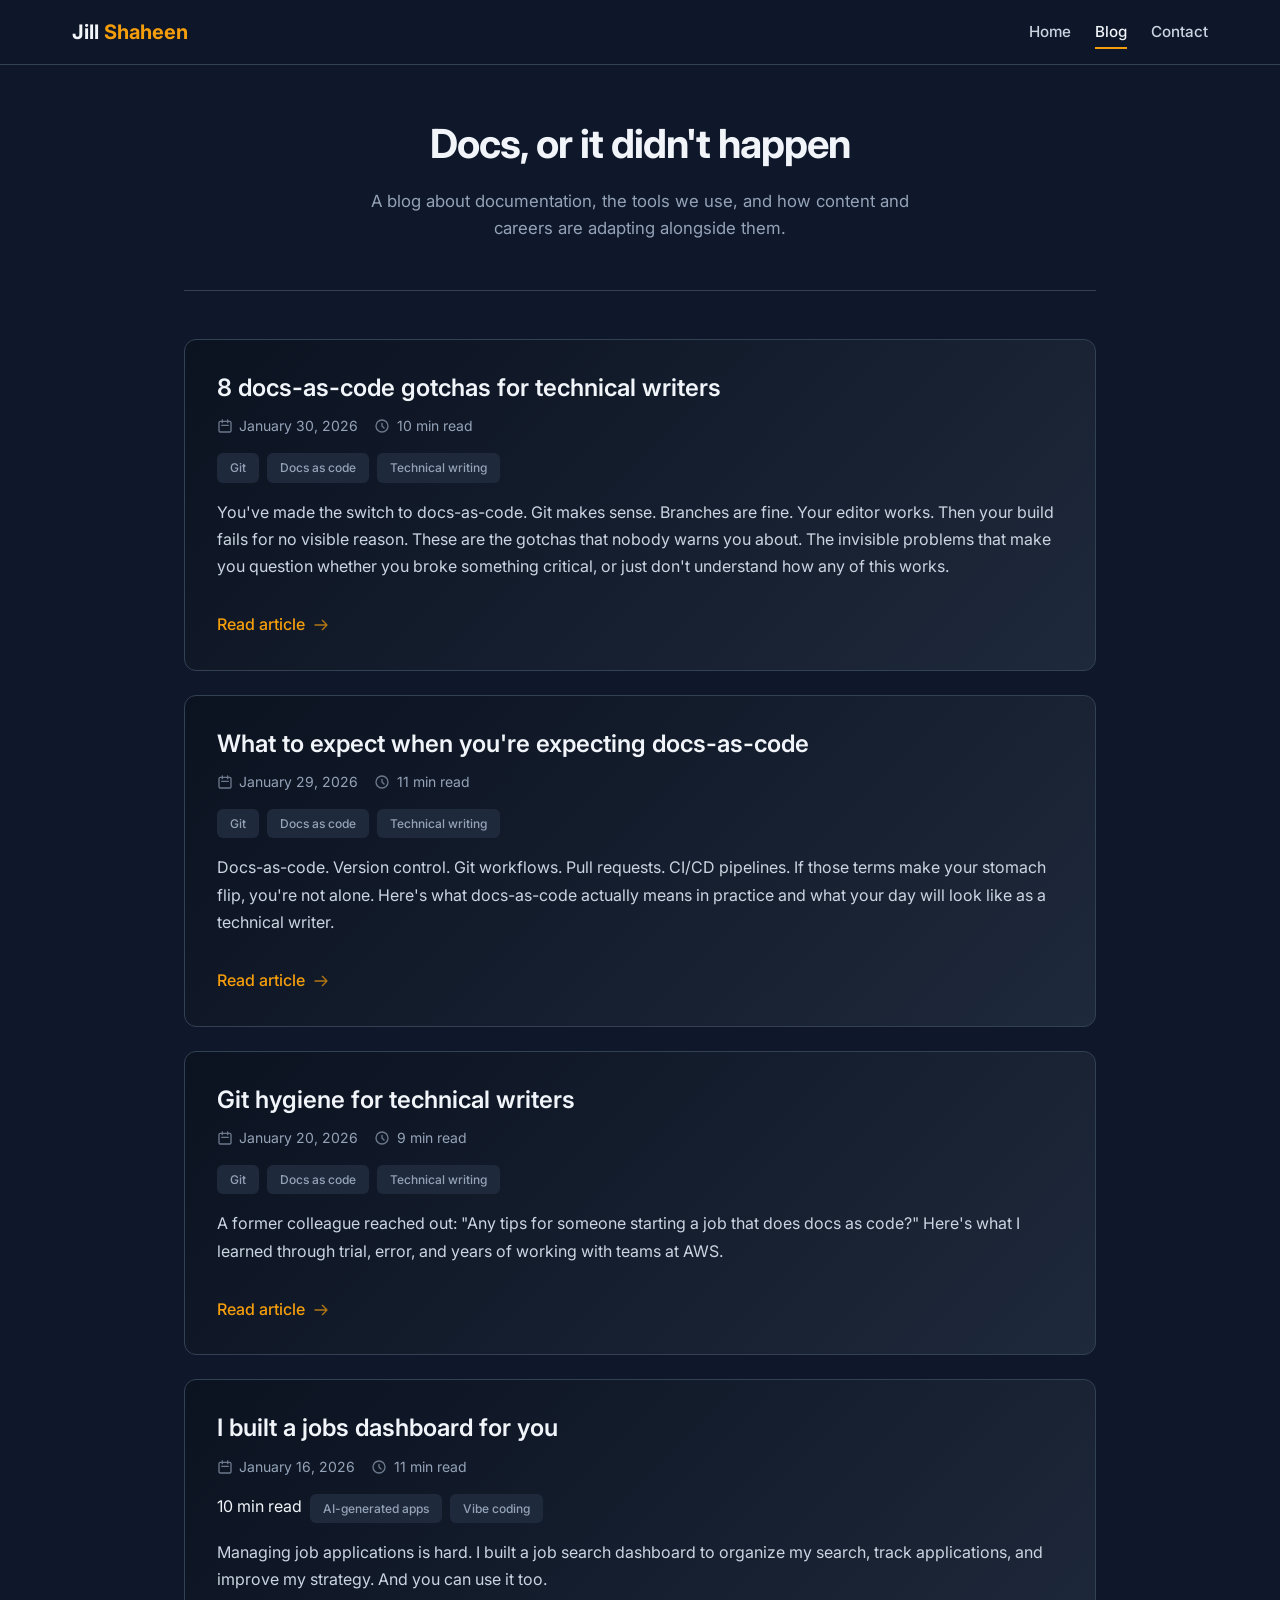
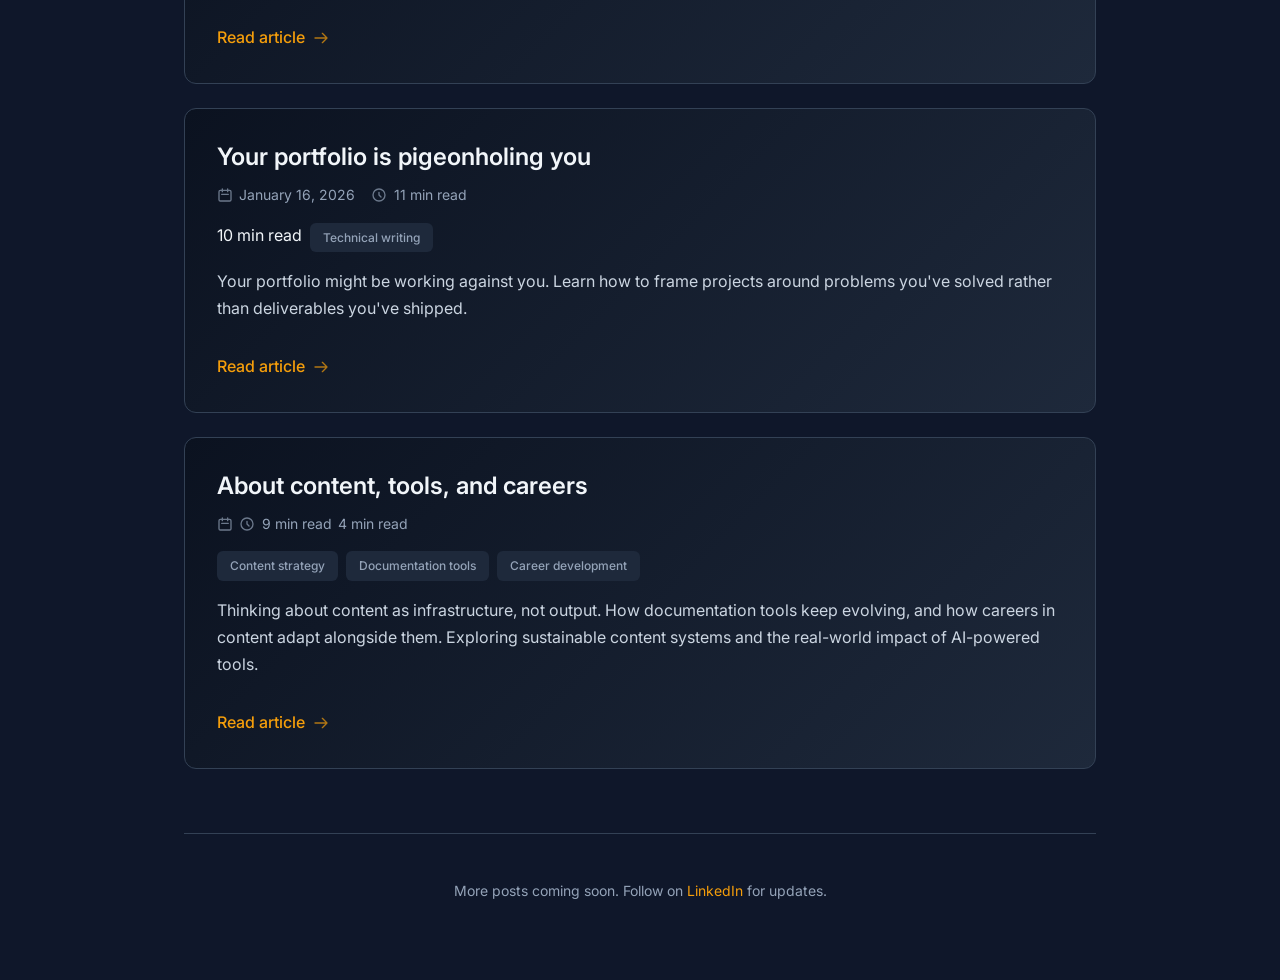
==== commit f2866b2e: "fix formatting issues on blog index page" ====
--- a/blog/index.html
+++ b/blog/index.html
@@ -630,7 +630,7 @@
                     </a>
                 </article>
 
-                <article class="post-card">
+                 <article class="post-card">
                     <div class="post-header">
                         <div style="flex: 1;">
                             <h2 class="post-title">
@@ -642,20 +642,20 @@
                                         <path stroke-linecap="round" stroke-linejoin="round" stroke-width="2"
                                             d="M8 7V3m8 4V3m-9 8h10M5 21h14a2 2 0 002-2V7a2 2 0 00-2-2H5a2 2 0 00-2 2v12a2 2 0 002 2z" />
                                     </svg>
-                                    <time datetime="2026-01-14">January 14, 2026</time>
+                                    <time datetime="2026-01-16">January 16, 2026</time>
                                 </div>
                                 <div class="meta-item">
                                     <svg class="meta-icon" fill="none" stroke="currentColor" viewBox="0 0 24 24">
                                         <path stroke-linecap="round" stroke-linejoin="round" stroke-width="2"
                                             d="M12 8v4l3 3m6-3a9 9 0 11-18 0 9 9 0 0118 0z" />
-                                <div class="meta-item">
-                                    <svg class="meta-icon" fill="none" stroke="currentColor" viewBox="0 0 24 24">
-                                        <path stroke-linecap="round" stroke-linejoin="round" stroke-width="2"
-                                            d="M12 8v4l3 3m6-3a9 9 0 11-18 0 9 9 0 0118 0z" />
                                     </svg>
                                     <span>11 min read</span>
                                 </div>
-                                <span class="tag">Technical writing</span>
+                            </div>
+                            <div class="post-tags">
+                                    <span>10 min read</span>
+                                 <span class="tag">Technical writing</span>
+
                             </div>
                         </div>
                     </div>
@@ -668,6 +668,7 @@
                     </a>
                 </article>
 
+
                 <!-- Earlier Post -->
                 <article class="post-card">
                     <div class="post-header">
@@ -680,6 +681,7 @@
                                     <svg class="meta-icon" fill="none" stroke="currentColor" viewBox="0 0 24 24">
                                         <path stroke-linecap="round" stroke-linejoin="round" stroke-width="2"
                                             d="M8 7V3m8 4V3m-9 8h10M5 21h14a2 2 0 002-2V7a2 2 0 00-2-2H5a2 2 0 00-2 2v12a2 2 0 002 2z" />
+                                            </svg>
                                 <div class="meta-item">
                                     <svg class="meta-icon" fill="none" stroke="currentColor" viewBox="0 0 24 24">
                                         <path stroke-linecap="round" stroke-linejoin="round" stroke-width="2"
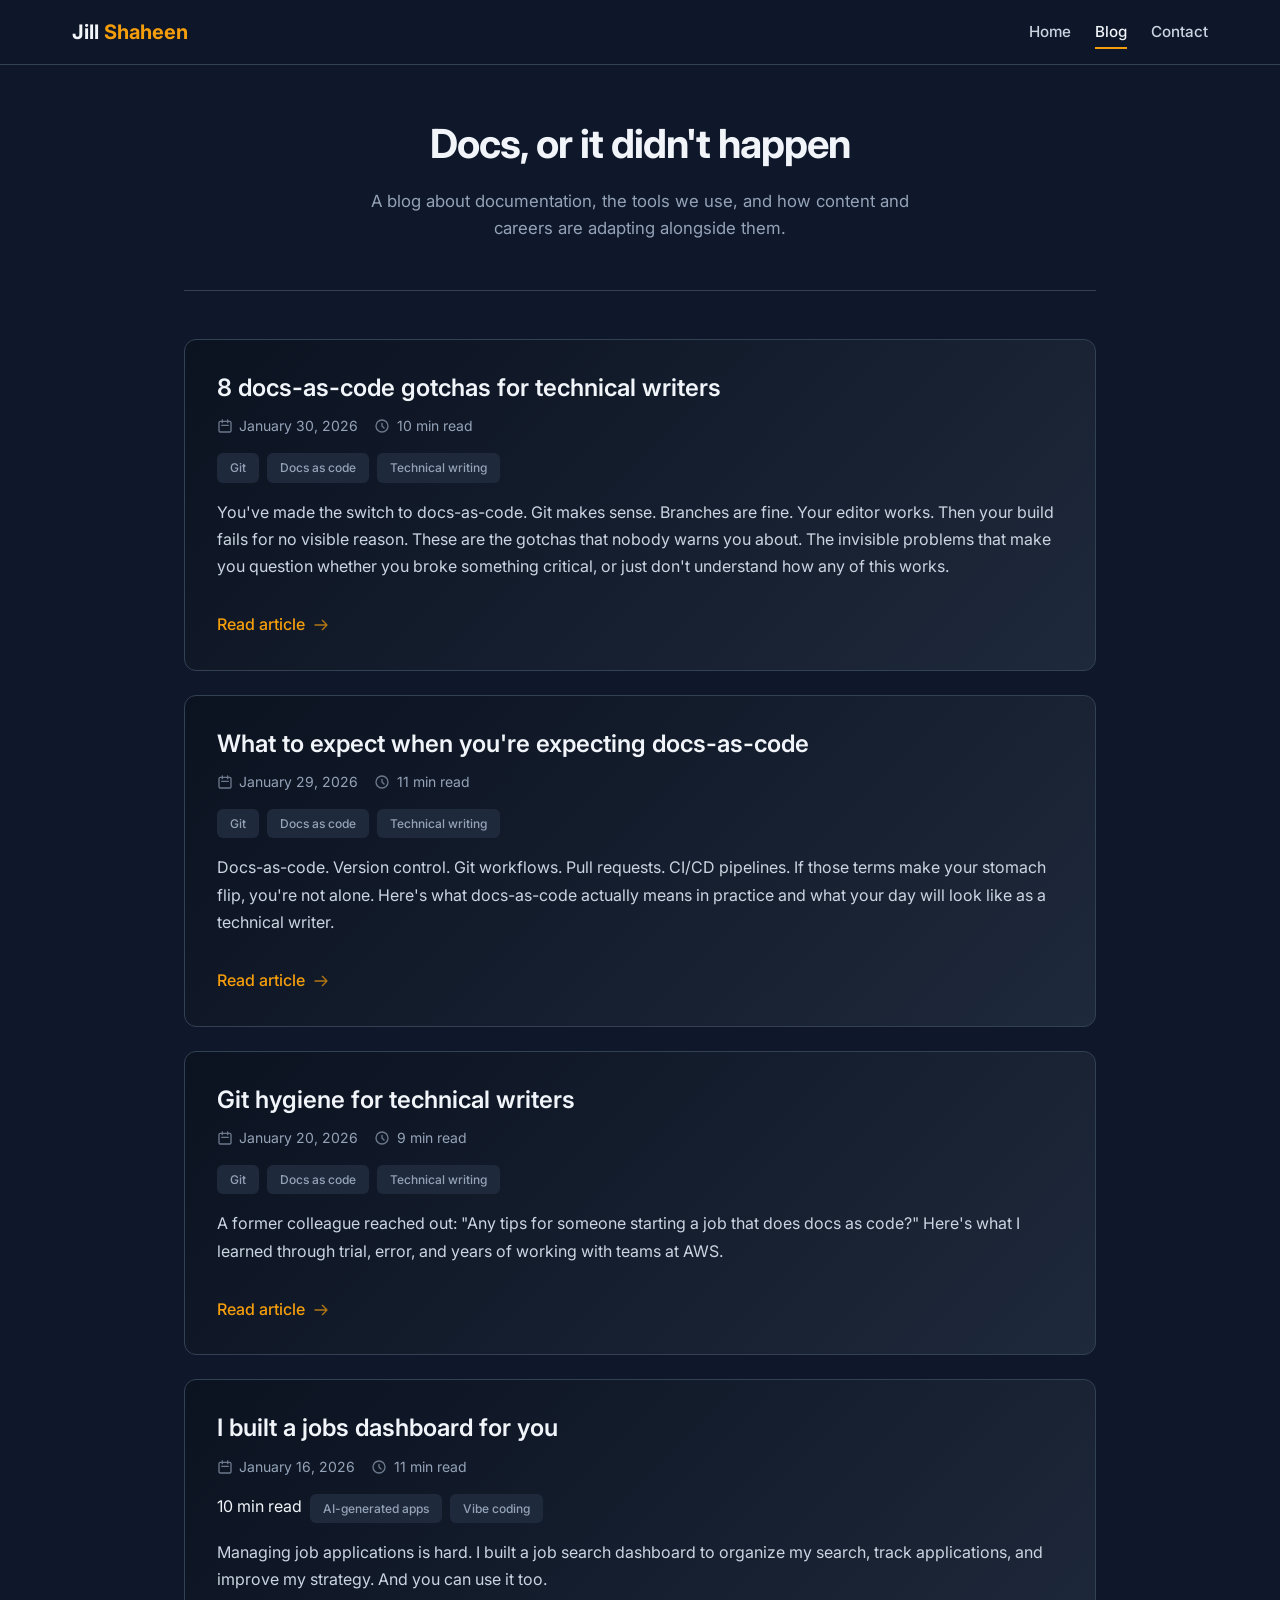
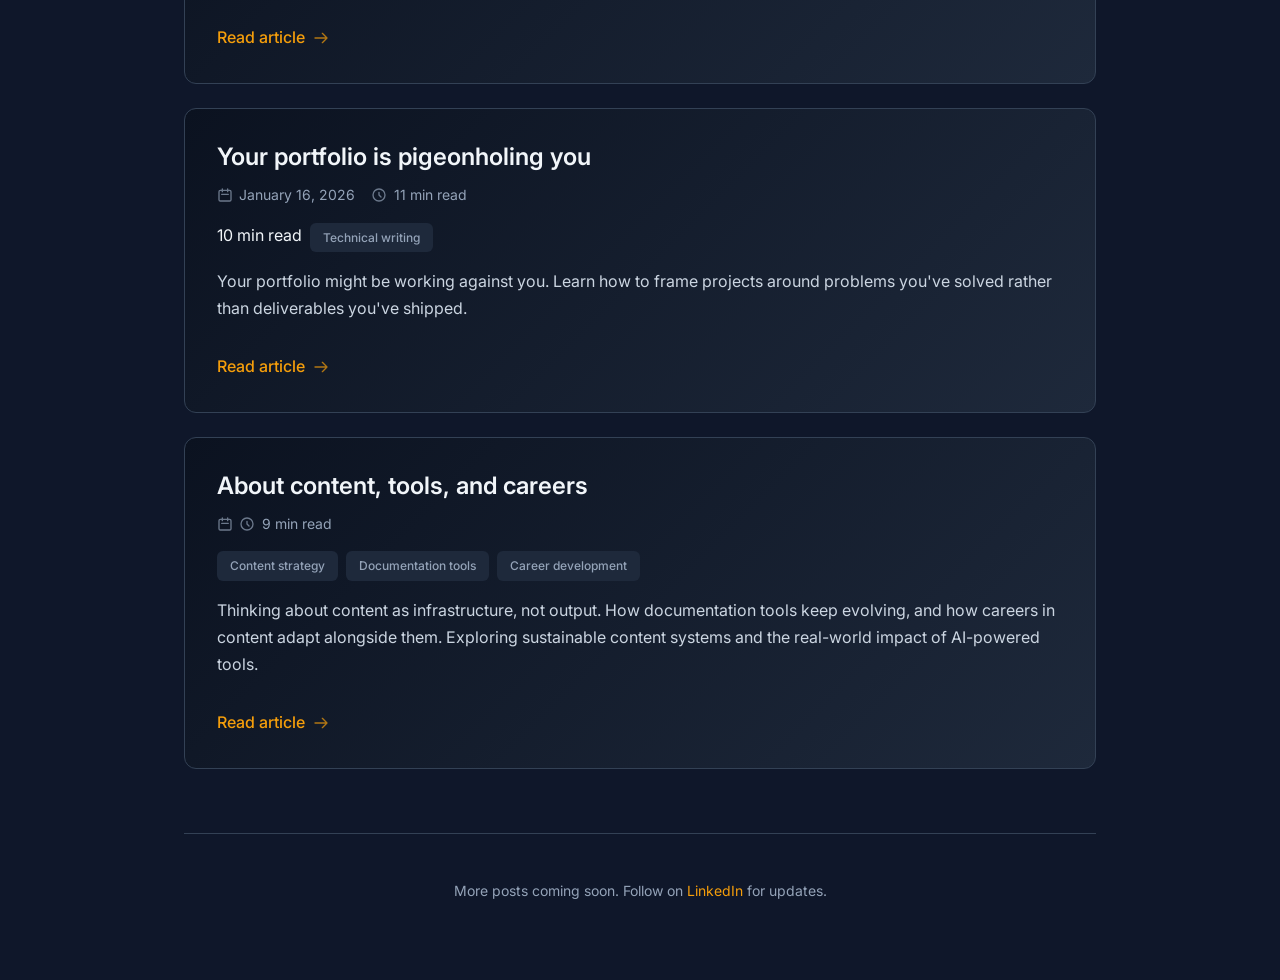
==== commit 0ec08b18: "remove duplicate date stamp" ====
--- a/blog/index.html
+++ b/blog/index.html
@@ -690,7 +690,6 @@
                                     <span>9 min read</span>
                                 </div>
                                     </svg>
-                                    <span>4 min read</span>
                                 </div>
                             </div>
                             <div class="post-tags">
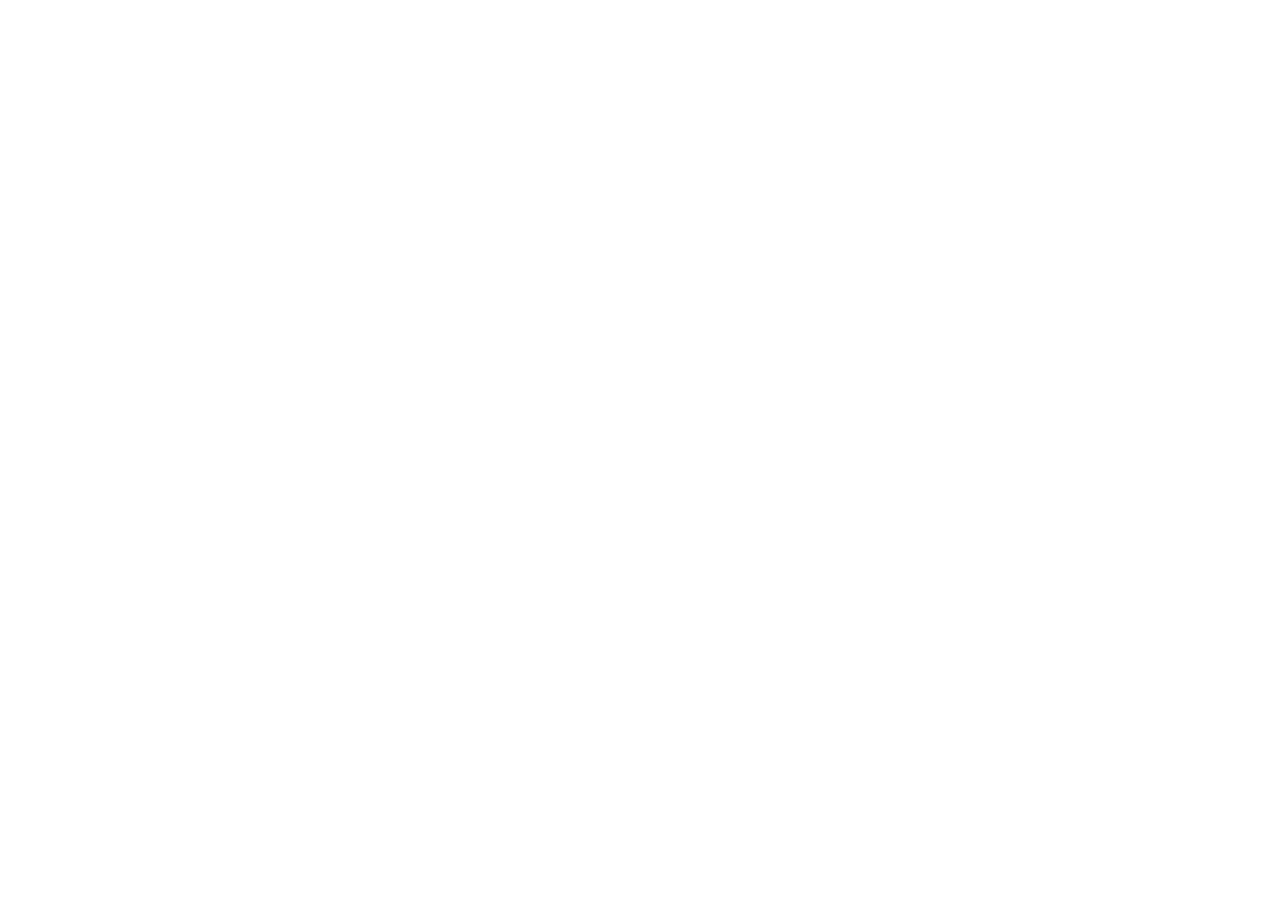
==== commit 92edf575: "Redirect blog and historical posts to new Ghost blog setup" ====
--- a/blog/index.html
+++ b/blog/index.html
@@ -1,775 +1,13 @@
 <!DOCTYPE html>
 <html lang="en">
-
 <head>
     <meta charset="utf-8">
-    <meta name="viewport" content="width=device-width,initial-scale=1">
-    <title>Blog — Jill Shaheen</title>
-    <meta name="description" content="Insights on content strategy, documentation tools, and career development in technical content.">
-    <!-- Favicons -->
-    <link rel="apple-touch-icon" sizes="180x180" href="/favicon/apple-touch-icon.png">
-    <link rel="icon" type="image/png" sizes="32x32" href="/favicon/favicon-32x32.png">
-    <link rel="icon" type="image/png" sizes="16x16" href="/favicon/favicon-16x16.png">
-    <link rel="manifest" href="/favicon/site.webmanifest">
-    <link
-        href="https://fonts.googleapis.com/css2?family=Inter:wght@300;400;500;600;700&family=JetBrains+Mono:wght@400;500&display=swap"
-        rel="stylesheet">
-    <style>
-        :root {
-            --bg-primary: #0f172a;
-            --bg-secondary: #1e293b;
-            --bg-card: #0b1220;
-            --text-primary: #f1f5f9;
-            --text-secondary: #cbd5e1;
-            --text-muted: #94a3b8;
-            --accent: #f59e0b;
-            --accent-hover: #fbbf24;
-            --border: #334155;
-            --shadow: rgba(0, 0, 0, 0.3);
-            --space-xs: 0.25rem;
-            --space-sm: 0.5rem;
-            --space-md: 1rem;
-            --space-lg: 1.5rem;
-            --space-xl: 2rem;
-            --transition-fast: 150ms ease;
-        }
-
-        * {
-            box-sizing: border-box;
-        }
-
-        body {
-            font-family: 'Inter', system-ui, -apple-system, sans-serif;
-            background: var(--bg-primary);
-            color: var(--text-primary);
-            margin: 0;
-            padding: 0;
-            line-height: 1.6;
-            padding-top: 80px; /* Space for fixed nav */
-        }
-
-        /* Navigation Header (matching main site) */
-        .nav {
-            position: fixed;
-            top: 0;
-            left: 0;
-            right: 0;
-            background: rgba(15, 23, 42, 0.95);
-            backdrop-filter: blur(10px);
-            border-bottom: 1px solid var(--border);
-            z-index: 1000;
-            padding: var(--space-md) 0;
-        }
-
-        .nav-container {
-            max-width: 1200px;
-            margin: 0 auto;
-            padding: 0 var(--space-xl);
-            display: flex;
-            justify-content: space-between;
-            align-items: center;
-        }
-
-        .nav-brand {
-            font-size: 1.25rem;
-            font-weight: 700;
-            color: var(--text-primary);
-            text-decoration: none;
-            transition: var(--transition-fast);
-        }
-
-        .nav-brand span {
-            color: var(--accent);
-        }
-
-        .nav-brand:hover {
-            color: var(--accent-hover);
-        }
-
-        .nav-links {
-            display: flex;
-            gap: var(--space-lg);
-            list-style: none;
-            margin: 0;
-            padding: 0;
-        }
-
-        .nav-link {
-            color: var(--text-secondary);
-            text-decoration: none;
-            font-size: 0.95rem;
-            font-weight: 500;
-            transition: var(--transition-fast);
-            position: relative;
-        }
-
-        .nav-link:hover {
-            color: var(--text-primary);
-        }
-
-        .nav-link.active {
-            color: var(--text-primary);
-        }
-
-        .nav-link.active::after {
-            content: '';
-            position: absolute;
-            bottom: -8px;
-            left: 0;
-            right: 0;
-            height: 2px;
-            background: var(--accent);
-        }
-
-        /* Mobile hamburger menu */
-        .menu-toggle {
-            display: none;
-            flex-direction: column;
-            gap: 5px;
-            background: none;
-            border: none;
-            cursor: pointer;
-            padding: 5px;
-        }
-
-        .menu-toggle span {
-            width: 24px;
-            height: 2px;
-            background: var(--text-primary);
-            transition: var(--transition-fast);
-            display: block;
-        }
-
-        /* Page Header (below nav) */
-        .page-header {
-            padding: 2rem 0 3rem;
-            border-bottom: 1px solid var(--border);
-            margin-bottom: 3rem;
-        }
-
-        .page-header-content {
-            text-align: center;
-        }
-
-        .page-title {
-            margin: 0;
-            font-size: 2.5rem;
-            font-weight: 700;
-            letter-spacing: -0.025em;
-            margin-bottom: 0.75rem;
-        }
-
-        .page-subtitle {
-            color: var(--text-muted);
-            font-size: 1.05rem;
-            max-width: 600px;
-            margin: 0 auto;
-        }
-
-        a {
-            color: var(--accent);
-            text-decoration: none;
-            transition: color 0.2s ease;
-        }
-
-        a:hover {
-            color: var(--accent-hover);
-        }
-
-        .site {
-            max-width: 960px;
-            margin: 0 auto;
-            padding: 0 1.5rem 2rem;
-        }
-
-        .tag-filter {
-            display: flex;
-            gap: 0.5rem;
-            padding: 0.5rem 1rem;
-            background: var(--bg-secondary);
-            border-radius: 8px;
-            font-size: 0.875rem;
-            color: var(--text-muted);
-        }
-
-        /* Blog Posts Grid */
-        .posts-grid {
-            display: grid;
-            gap: 1.5rem;
-            margin-bottom: 3rem;
-        }
-
-        .post-card {
-            background: linear-gradient(135deg, var(--bg-card) 0%, var(--bg-secondary) 100%);
-            padding: 2rem;
-            border-radius: 12px;
-            border: 1px solid var(--border);
-            transition: all 0.3s ease;
-            position: relative;
-            overflow: hidden;
-        }
-
-        .post-card::before {
-            content: '';
-            position: absolute;
-            top: 0;
-            left: 0;
-            width: 4px;
-            height: 100%;
-            background: var(--accent);
-            transform: scaleY(0);
-            transition: transform 0.3s ease;
-        }
-
-        .post-card:hover {
-            transform: translateY(-4px);
-            box-shadow: 0 12px 24px var(--shadow);
-            border-color: var(--accent);
-        }
-
-        .post-card:hover::before {
-            transform: scaleY(1);
-        }
-
-        .post-header {
-            display: flex;
-            justify-content: space-between;
-            align-items: flex-start;
-            gap: 1rem;
-            margin-bottom: 1rem;
-        }
-
-        .post-title {
-            margin: 0 0 0.75rem;
-            font-size: 1.5rem;
-            font-weight: 600;
-            line-height: 1.3;
-        }
-
-        .post-title a {
-            color: var(--text-primary);
-            transition: color 0.2s ease;
-        }
-
-        .post-title a:hover {
-            color: var(--accent);
-        }
-
-        .post-meta {
-            display: flex;
-            align-items: center;
-            gap: 1rem;
-            color: var(--text-muted);
-            font-size: 0.875rem;
-            margin-bottom: 1rem;
-        }
-
-        .meta-item {
-            display: flex;
-            align-items: center;
-            gap: 0.4rem;
-        }
-
-        .meta-icon {
-            width: 16px;
-            height: 16px;
-            opacity: 0.7;
-        }
-
-        .post-tags {
-            display: flex;
-            gap: 0.5rem;
-            flex-wrap: wrap;
-        }
-
-        .tag {
-            background: var(--bg-secondary);
-            color: var(--text-muted);
-            padding: 0.25rem 0.75rem;
-            border-radius: 6px;
-            font-size: 0.75rem;
-            font-weight: 500;
-            transition: all 0.2s ease;
-            border: 1px solid transparent;
-        }
-
-        .tag:hover {
-            background: var(--accent);
-            color: var(--bg-primary);
-            border-color: var(--accent);
-        }
-
-        .post-excerpt {
-            margin: 1rem 0;
-            color: var(--text-secondary);
-            line-height: 1.7;
-        }
-
-        .read-more {
-            display: inline-flex;
-            align-items: center;
-            gap: 0.5rem;
-            margin-top: 1rem;
-            font-weight: 500;
-            transition: transform 0.2s ease;
-        }
-
-        .read-more:hover {
-            transform: translateX(4px);
-        }
-
-        /* Empty State */
-        .empty-state {
-            text-align: center;
-            padding: 4rem 2rem;
-            color: var(--text-muted);
-        }
-
-        .empty-state h3 {
-            font-size: 1.25rem;
-            margin-bottom: 0.5rem;
-        }
-
-        /* Footer */
-        footer {
-            margin-top: 4rem;
-            padding: 2rem 0;
-            border-top: 1px solid var(--border);
-            text-align: center;
-            color: var(--text-muted);
-            font-size: 0.875rem;
-        }
-
-        /* Responsive */
-        @media (max-width: 768px) {
-            body {
-                padding-top: 70px;
-            }
-
-            .nav {
-                padding: 0.75rem 0;
-            }
-
-            .nav-container {
-                padding: 0 1rem;
-            }
-
-            .menu-toggle {
-                display: flex;
-            }
-
-            .nav-links {
-                position: fixed;
-                top: 70px;
-                left: 0;
-                right: 0;
-                background: rgba(15, 23, 42, 0.98);
-                backdrop-filter: blur(10px);
-                flex-direction: column;
-                gap: 0;
-                padding: 1rem;
-                border-bottom: 1px solid var(--border);
-                transform: translateY(-100%);
-                opacity: 0;
-                pointer-events: none;
-                transition: all 0.3s ease;
-            }
-
-            .nav-links.active {
-                transform: translateY(0);
-                opacity: 1;
-                pointer-events: all;
-            }
-
-            .nav-link {
-                padding: 0.75rem 1rem;
-                border-bottom: 1px solid var(--border);
-            }
-
-            .nav-link.active::after {
-                display: none;
-            }
-
-            .site {
-                padding: 0 1rem 2rem;
-            }
-
-            .page-title {
-                font-size: 2rem;
-            }
-
-            .page-subtitle {
-                font-size: 0.95rem;
-            }
-
-            .post-card {
-                padding: 1.5rem;
-            }
-
-            .post-title {
-                font-size: 1.25rem;
-            }
-
-            .post-meta {
-                flex-wrap: wrap;
-            }
-        }
-
-        /* Loading State */
-        .loading {
-            text-align: center;
-            padding: 3rem;
-            color: var(--text-muted);
-        }
-
-        .loading::after {
-            content: '...';
-            animation: dots 1.5s steps(4, end) infinite;
-        }
-
-        @keyframes dots {
-            0%,
-            20% {
-                content: '.';
-            }
-            40% {
-                content: '..';
-            }
-            60%,
-            100% {
-                content: '...';
-            }
-        }
-    </style>
+    <meta http-equiv="refresh" content="0; url=https://blog.jillshaheen.com/">
+    <link rel="canonical" href="https://blog.jillshaheen.com/">
+    <title>Redirecting to Blog</title>
+    <meta name="robots" content="noindex">
 </head>
-
 <body>
-    <!-- Navigation matching main site -->
-    <nav class="nav">
-        <div class="nav-container">
-            <a href="/" class="nav-brand">Jill <span>Shaheen</span></a>
-            <button class="menu-toggle" id="menuToggle">
-                <span></span>
-                <span></span>
-                <span></span>
-            </button>
-            <ul class="nav-links" id="navLinks">
-                <li><a href="/" class="nav-link">Home</a></li>
-                <li><a href="/blog/index.html" class="nav-link active">Blog</a></li>
-                <li><a href="/#contact" class="nav-link">Contact</a></li>
-            </ul>
-        </div>
-    </nav>
-
-    <div class="site">
-        <!-- Page Header -->
-        <header class="page-header">
-            <div class="page-header-content">
-                <h1 class="page-title">Docs, or it didn't happen</h1>
-                <p class="page-subtitle">A blog about documentation, the tools we use, and how content and careers are adapting alongside them.</p>
-            </div>
-        </header>
-
-        <main>
-            <div class="posts-grid">
-
-                <!-- Newest Post: Git Gotchas -->
-                <article class="post-card">
-                    <div class="post-header">
-                        <div style="flex: 1;">
-                            <h2 class="post-title">
-                                <a href="git-gotchas.html">8 docs-as-code gotchas for technical writers</a>
-                            </h2>
-                            <div class="post-meta">
-                                <div class="meta-item">
-                                    <svg class="meta-icon" fill="none" stroke="currentColor" viewBox="0 0 24 24">
-                                        <path stroke-linecap="round" stroke-linejoin="round" stroke-width="2"
-                                            d="M8 7V3m8 4V3m-9 8h10M5 21h14a2 2 0 002-2V7a2 2 0 00-2-2H5a2 2 0 00-2 2v12a2 2 0 002 2z" />
-                                    </svg>
-                                    <time datetime="2026-01-30">January 30, 2026</time>
-                                </div>
-                                <div class="meta-item">
-                                    <svg class="meta-icon" fill="none" stroke="currentColor" viewBox="0 0 24 24">
-                                        <path stroke-linecap="round" stroke-linejoin="round" stroke-width="2"
-                                            d="M12 8v4l3 3m6-3a9 9 0 11-18 0 9 9 0 0118 0z" />
-                                    </svg>
-                                    <span>10 min read</span>
-                                </div>
-                            </div>
-                            <div class="post-tags">
-                                <span class="tag">Git</span>
-                                <span class="tag">Docs as code</span>
-                                <span class="tag">Technical writing</span>
-                            </div>
-                        </div>
-                    </div>
-                    <p class="post-excerpt">You've made the switch to docs-as-code. Git makes sense. Branches are fine. Your editor works. Then your build fails for no visible reason. These are the gotchas that nobody warns you about. The invisible problems that make you question whether you broke something critical, or just don't understand how any of this works.</p>
-                    <a href="git-gotchas.html" class="read-more">
-                        Read article
-                        <svg class="meta-icon" fill="none" stroke="currentColor" viewBox="0 0 24 24">
-                            <path stroke-linecap="round" stroke-linejoin="round" stroke-width="2" d="M14 5l7 7m0 0l-7 7m7-7H3" />
-                        </svg>
-                    </a>
-                </article>
-
-                <!-- Next New Post: Transitioning to Docs as Code -->
-                <article class="post-card">
-                    <div class="post-header">
-                        <div style="flex: 1;">
-                            <h2 class="post-title">
-                                <a href="git-transitioning-to-docs-as-code.html">What to expect when you're expecting docs-as-code</a>
-                            </h2>
-                            <div class="post-meta">
-                                <div class="meta-item">
-                                    <svg class="meta-icon" fill="none" stroke="currentColor" viewBox="0 0 24 24">
-                                        <path stroke-linecap="round" stroke-linejoin="round" stroke-width="2"
-                                            d="M8 7V3m8 4V3m-9 8h10M5 21h14a2 2 0 002-2V7a2 2 0 00-2-2H5a2 2 0 00-2 2v12a2 2 0 002 2z" />
-                                    </svg>
-                                    <time datetime="2026-01-29">January 29, 2026</time>
-                                </div>
-                                <div class="meta-item">
-                                    <svg class="meta-icon" fill="none" stroke="currentColor" viewBox="0 0 24 24">
-                                        <path stroke-linecap="round" stroke-linejoin="round" stroke-width="2"
-                                            d="M12 8v4l3 3m6-3a9 9 0 11-18 0 9 9 0 0118 0z" />
-                                    </svg>
-                                    <span>11 min read</span>
-                                </div>
-                            </div>
-                            <div class="post-tags">
-                                <span class="tag">Git</span>
-                                <span class="tag">Docs as code</span>
-                                <span class="tag">Technical writing</span>
-                            </div>
-                        </div>
-                    </div>
-                    <p class="post-excerpt">Docs-as-code. Version control. Git workflows. Pull requests. CI/CD pipelines. If those terms make your stomach flip, you're not alone. Here's what docs-as-code actually means in practice and what your day will look like as a technical writer.</p>
-                    <a href="git-transitioning-to-docs-as-code.html" class="read-more">
-                        Read article
-                        <svg class="meta-icon" fill="none" stroke="currentColor" viewBox="0 0 24 24">
-                            <path stroke-linecap="round" stroke-linejoin="round" stroke-width="2" d="M14 5l7 7m0 0l-7 7m7-7H3" />
-                        </svg>
-                    </a>
-                </article>
-
-                <!-- Featured/Latest Post -->
-                <article class="post-card">
-                    <div class="post-header">
-                        <div style="flex: 1;">
-                            <h2 class="post-title">
-                                <a href="git-hygiene.html">Git hygiene for technical writers</a>
-                            </h2>
-                            <div class="post-meta">
-                                <div class="meta-item">
-                                    <svg class="meta-icon" fill="none" stroke="currentColor" viewBox="0 0 24 24">
-                                        <path stroke-linecap="round" stroke-linejoin="round" stroke-width="2"
-                                            d="M8 7V3m8 4V3m-9 8h10M5 21h14a2 2 0 002-2V7a2 2 0 00-2-2H5a2 2 0 00-2 2v12a2 2 0 002 2z" />
-                                    </svg>
-                                    <time datetime="2026-01-20">January 20, 2026</time>
-                                </div>
-                                <div class="meta-item">
-                                    <svg class="meta-icon" fill="none" stroke="currentColor" viewBox="0 0 24 24">
-                                        <path stroke-linecap="round" stroke-linejoin="round" stroke-width="2"
-                                            d="M12 8v4l3 3m6-3a9 9 0 11-18 0 9 9 0 0118 0z" />
-                                    </svg>
-                                    <span>9 min read</span>
-                                </div>
-                            </div>
-                            <div class="post-tags">
-                                <span class="tag">Git</span>
-                                <span class="tag">Docs as code</span>
-                                <span class="tag">Technical writing</span>
-                            </div>
-                        </div>
-                    </div>
-                    <p class="post-excerpt">A former colleague reached out: "Any tips for someone starting a job that does docs as code?" Here's what I learned through trial, error, and years of working with teams at AWS.</p>
-                    <a href="git-hygiene.html" class="read-more">
-                        Read article
-                        <svg class="meta-icon" fill="none" stroke="currentColor" viewBox="0 0 24 24">
-                            <path stroke-linecap="round" stroke-linejoin="round" stroke-width="2" d="M14 5l7 7m0 0l-7 7m7-7H3" />
-                        </svg>
-                    </a>
-                </article>
-
-                <!-- Earlier Posts -->
-                  <article class="post-card">
-                    <div class="post-header">
-                        <div style="flex: 1;">
-                            <h2 class="post-title">
-                                <a href="dashboard-app.html">I built a jobs dashboard for you</a>
-                            </h2>
-                            <div class="post-meta">
-                                <div class="meta-item">
-                                    <svg class="meta-icon" fill="none" stroke="currentColor" viewBox="0 0 24 24">
-                                        <path stroke-linecap="round" stroke-linejoin="round" stroke-width="2"
-                                            d="M8 7V3m8 4V3m-9 8h10M5 21h14a2 2 0 002-2V7a2 2 0 00-2-2H5a2 2 0 00-2 2v12a2 2 0 002 2z" />
-                                    </svg>
-                                    <time datetime="2026-01-16">January 16, 2026</time>
-                                </div>
-                                <div class="meta-item">
-                                    <svg class="meta-icon" fill="none" stroke="currentColor" viewBox="0 0 24 24">
-                                        <path stroke-linecap="round" stroke-linejoin="round" stroke-width="2"
-                                            d="M12 8v4l3 3m6-3a9 9 0 11-18 0 9 9 0 0118 0z" />
-                                    </svg>
-                                    <span>11 min read</span>
-                                </div>
-                            </div>
-                            <div class="post-tags">
-                                    <span>10 min read</span>
-                                <span class="tag">AI-generated apps</span>
-                                <span class="tag">Vibe coding</span>
-
-                            </div>
-                        </div>
-                    </div>
-                    <p class="post-excerpt">Managing job applications is hard. I built a job search dashboard to organize my search, track applications, and improve my strategy. And you can use it too.</p>
-                    <a href="dashboard-app.html" class="read-more">
-                        Read article
-                        <svg class="meta-icon" fill="none" stroke="currentColor" viewBox="0 0 24 24">
-                            <path stroke-linecap="round" stroke-linejoin="round" stroke-width="2" d="M14 5l7 7m0 0l-7 7m7-7H3" />
-                        </svg>
-                    </a>
-                </article>
-
-                 <article class="post-card">
-                    <div class="post-header">
-                        <div style="flex: 1;">
-                            <h2 class="post-title">
-                                <a href="your-portfolio-is-pigeonholing-you.html">Your portfolio is pigeonholing you</a>
-                            </h2>
-                            <div class="post-meta">
-                                <div class="meta-item">
-                                    <svg class="meta-icon" fill="none" stroke="currentColor" viewBox="0 0 24 24">
-                                        <path stroke-linecap="round" stroke-linejoin="round" stroke-width="2"
-                                            d="M8 7V3m8 4V3m-9 8h10M5 21h14a2 2 0 002-2V7a2 2 0 00-2-2H5a2 2 0 00-2 2v12a2 2 0 002 2z" />
-                                    </svg>
-                                    <time datetime="2026-01-16">January 16, 2026</time>
-                                </div>
-                                <div class="meta-item">
-                                    <svg class="meta-icon" fill="none" stroke="currentColor" viewBox="0 0 24 24">
-                                        <path stroke-linecap="round" stroke-linejoin="round" stroke-width="2"
-                                            d="M12 8v4l3 3m6-3a9 9 0 11-18 0 9 9 0 0118 0z" />
-                                    </svg>
-                                    <span>11 min read</span>
-                                </div>
-                            </div>
-                            <div class="post-tags">
-                                    <span>10 min read</span>
-                                 <span class="tag">Technical writing</span>
-
-                            </div>
-                        </div>
-                    </div>
-                    <p class="post-excerpt">Your portfolio might be working against you. Learn how to frame projects around problems you've solved rather than deliverables you've shipped.</p>
-                    <a href="your-portfolio-is-pigeonholing-you.html" class="read-more">
-                        Read article
-                        <svg class="meta-icon" fill="none" stroke="currentColor" viewBox="0 0 24 24">
-                            <path stroke-linecap="round" stroke-linejoin="round" stroke-width="2" d="M14 5l7 7m0 0l-7 7m7-7H3" />
-                        </svg>
-                    </a>
-                </article>
-
-
-                <!-- Earlier Post -->
-                <article class="post-card">
-                    <div class="post-header">
-                        <div style="flex: 1;">
-                            <h2 class="post-title">
-                                <a href="content-tools-careers.html">About content, tools, and careers</a>
-                            </h2>
-                            <div class="post-meta">
-                                <div class="meta-item">
-                                    <svg class="meta-icon" fill="none" stroke="currentColor" viewBox="0 0 24 24">
-                                        <path stroke-linecap="round" stroke-linejoin="round" stroke-width="2"
-                                            d="M8 7V3m8 4V3m-9 8h10M5 21h14a2 2 0 002-2V7a2 2 0 00-2-2H5a2 2 0 00-2 2v12a2 2 0 002 2z" />
-                                            </svg>
-                                <div class="meta-item">
-                                    <svg class="meta-icon" fill="none" stroke="currentColor" viewBox="0 0 24 24">
-                                        <path stroke-linecap="round" stroke-linejoin="round" stroke-width="2"
-                                            d="M12 8v4l3 3m6-3a9 9 0 11-18 0 9 9 0 0118 0z" />
-                                    </svg>
-                                    <span>9 min read</span>
-                                </div>
-                                    </svg>
-                                </div>
-                            </div>
-                            <div class="post-tags">
-                                <span class="tag">Content strategy</span>
-                                <span class="tag">Documentation tools</span>
-                                <span class="tag">Career development</span>
-                            </div>
-                        </div>
-                    </div>
-                    <p class="post-excerpt">
-                        Thinking about content as infrastructure, not output. How documentation tools keep evolving,
-                        and how careers in content adapt alongside them. Exploring sustainable content systems
-                        and the real-world impact of AI-powered tools.
-                    </p>
-                    <a href="content-tools-careers.html" class="read-more">
-                        Read article
-                        <svg class="meta-icon" fill="none" stroke="currentColor" viewBox="0 0 24 24">
-                            <path stroke-linecap="round" stroke-linejoin="round" stroke-width="2" d="M14 5l7 7m0 0l-7 7m7-7H3" />
-                        </svg>
-                    </a>
-                </article>
-
-            </div>
-        </main>
-
-        <footer>
-            <p>More posts coming soon. Follow on <a
-                    href="https://linkedin.com/in/jillshaheen" target="_blank" rel="noopener">LinkedIn</a> for updates.</p>
-        </footer>
-    </div>
-
-    <script>
-        // Mobile menu toggle
-        const menuToggle = document.getElementById('menuToggle');
-        const navLinks = document.getElementById('navLinks');
-
-        menuToggle.addEventListener('click', function() {
-            this.classList.toggle('active');
-            navLinks.classList.toggle('active');
-        });
-
-        // Close mobile menu when clicking a link
-        document.querySelectorAll('.nav-link').forEach(link => {
-            link.addEventListener('click', () => {
-                menuToggle.classList.remove('active');
-                navLinks.classList.remove('active');
-            });
-        });
-
-        // Close mobile menu when clicking outside
-        document.addEventListener('click', function(event) {
-            const isClickInsideNav = event.target.closest('.nav');
-            if (!isClickInsideNav && navLinks.classList.contains('active')) {
-                menuToggle.classList.remove('active');
-                navLinks.classList.remove('active');
-            }
-        });
-
-        // Add smooth scroll behavior
-        document.querySelectorAll('a[href^="#"]').forEach(anchor => {
-            anchor.addEventListener('click', function (e) {
-                e.preventDefault();
-                const target = document.querySelector(this.getAttribute('href'));
-                if (target) {
-                    target.scrollIntoView({ behavior: 'smooth', block: 'start' });
-                }
-            });
-        });
-
-        // Tag filtering functionality (for future expansion)
-        const tags = document.querySelectorAll('.tag');
-        tags.forEach(tag => {
-            tag.addEventListener('click', function (e) {
-                e.preventDefault();
-                const tagText = this.textContent.trim();
-                console.log('Filter by tag:', tagText);
-                // Future: implement filtering logic
-            });
-        });
-    </script>
+    <p>This page has moved. Redirecting to <a href="https://blog.jillshaheen.com/">blog.jillshaheen.com</a>...</p>
 </body>
-
-</html>+</html>
